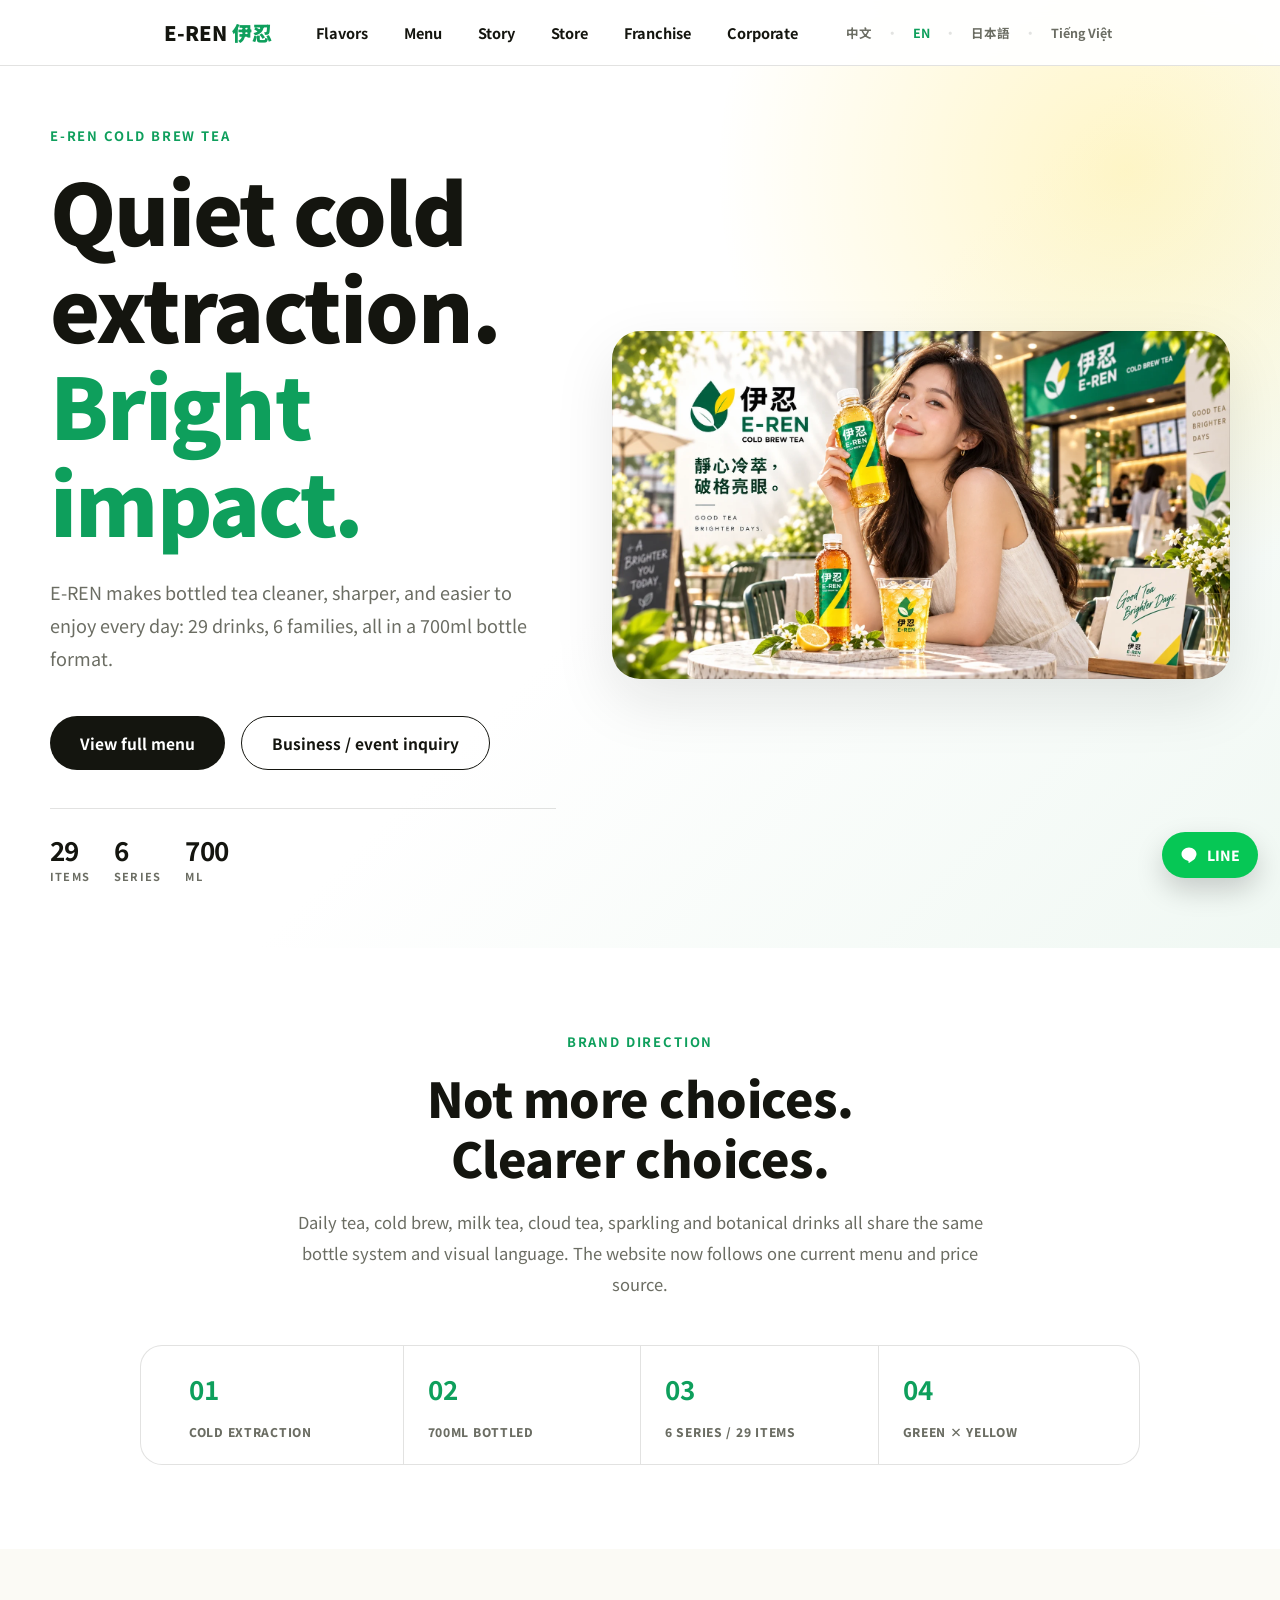
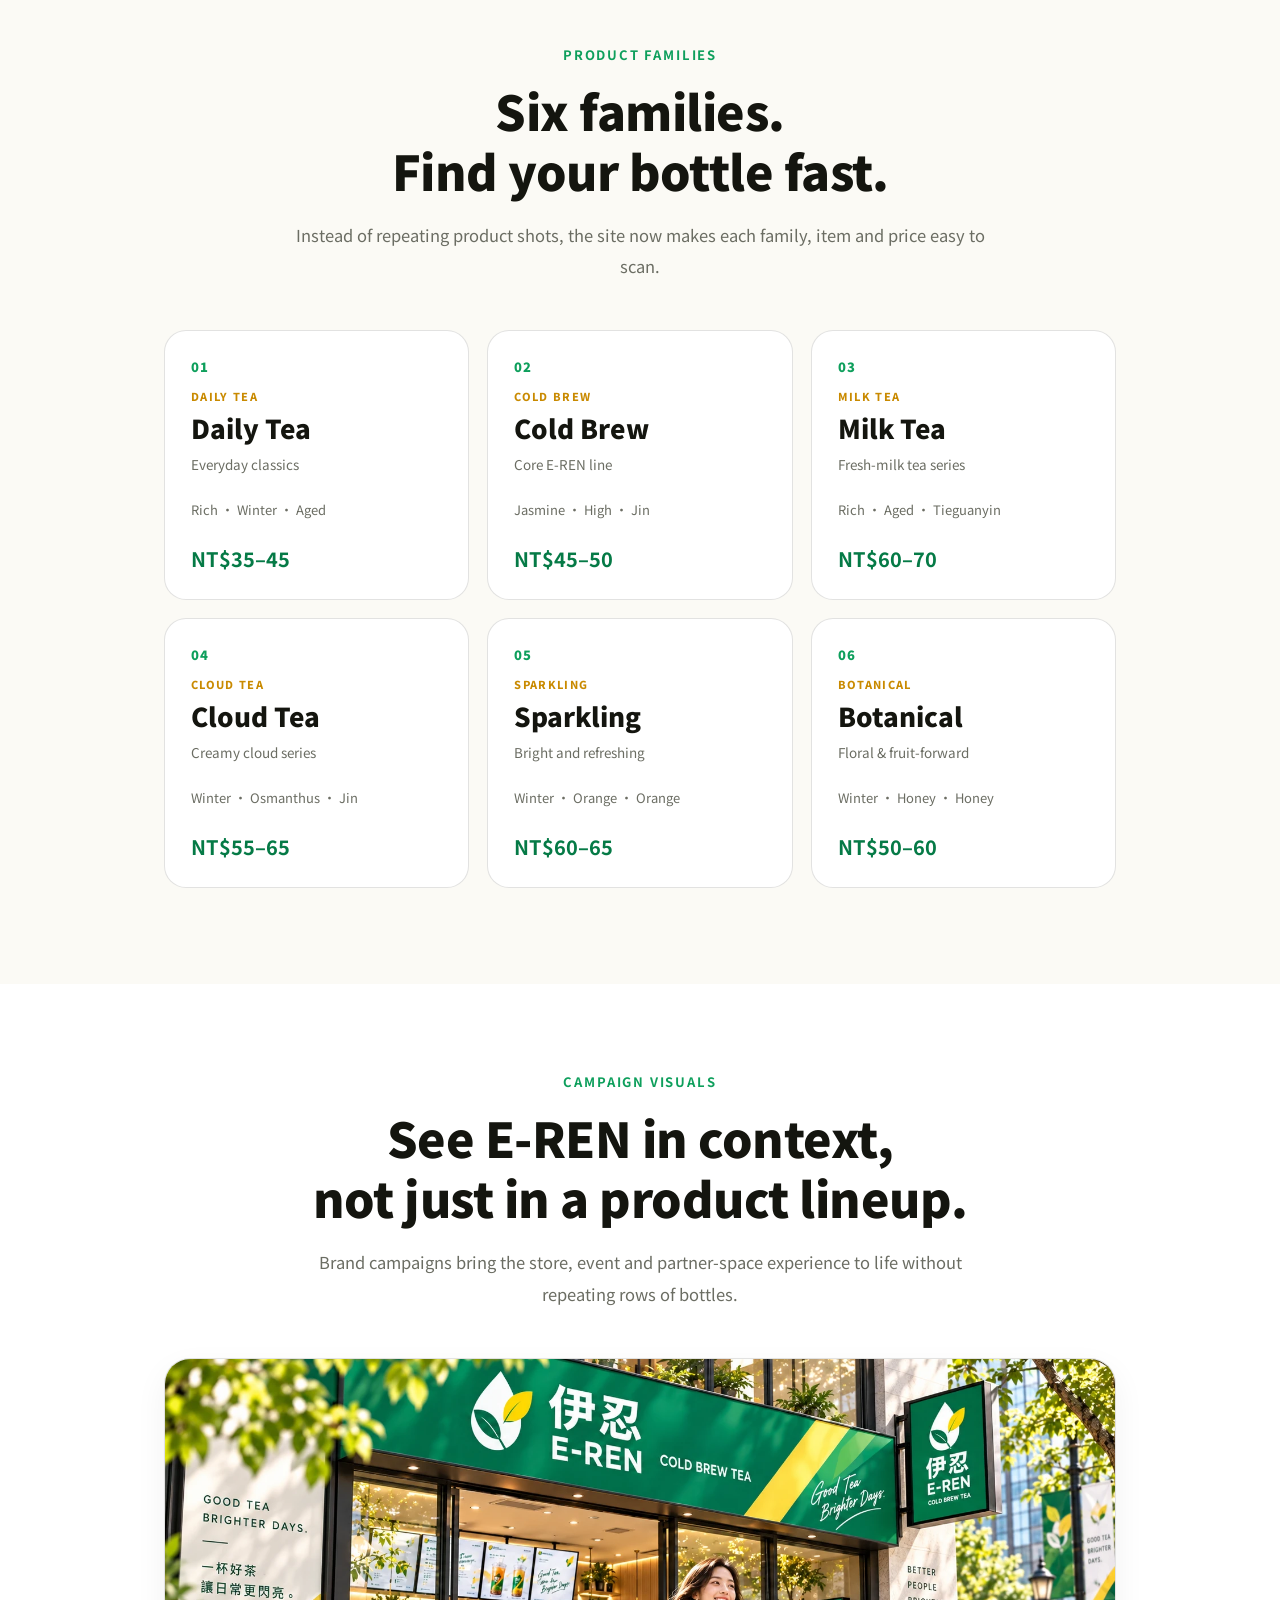
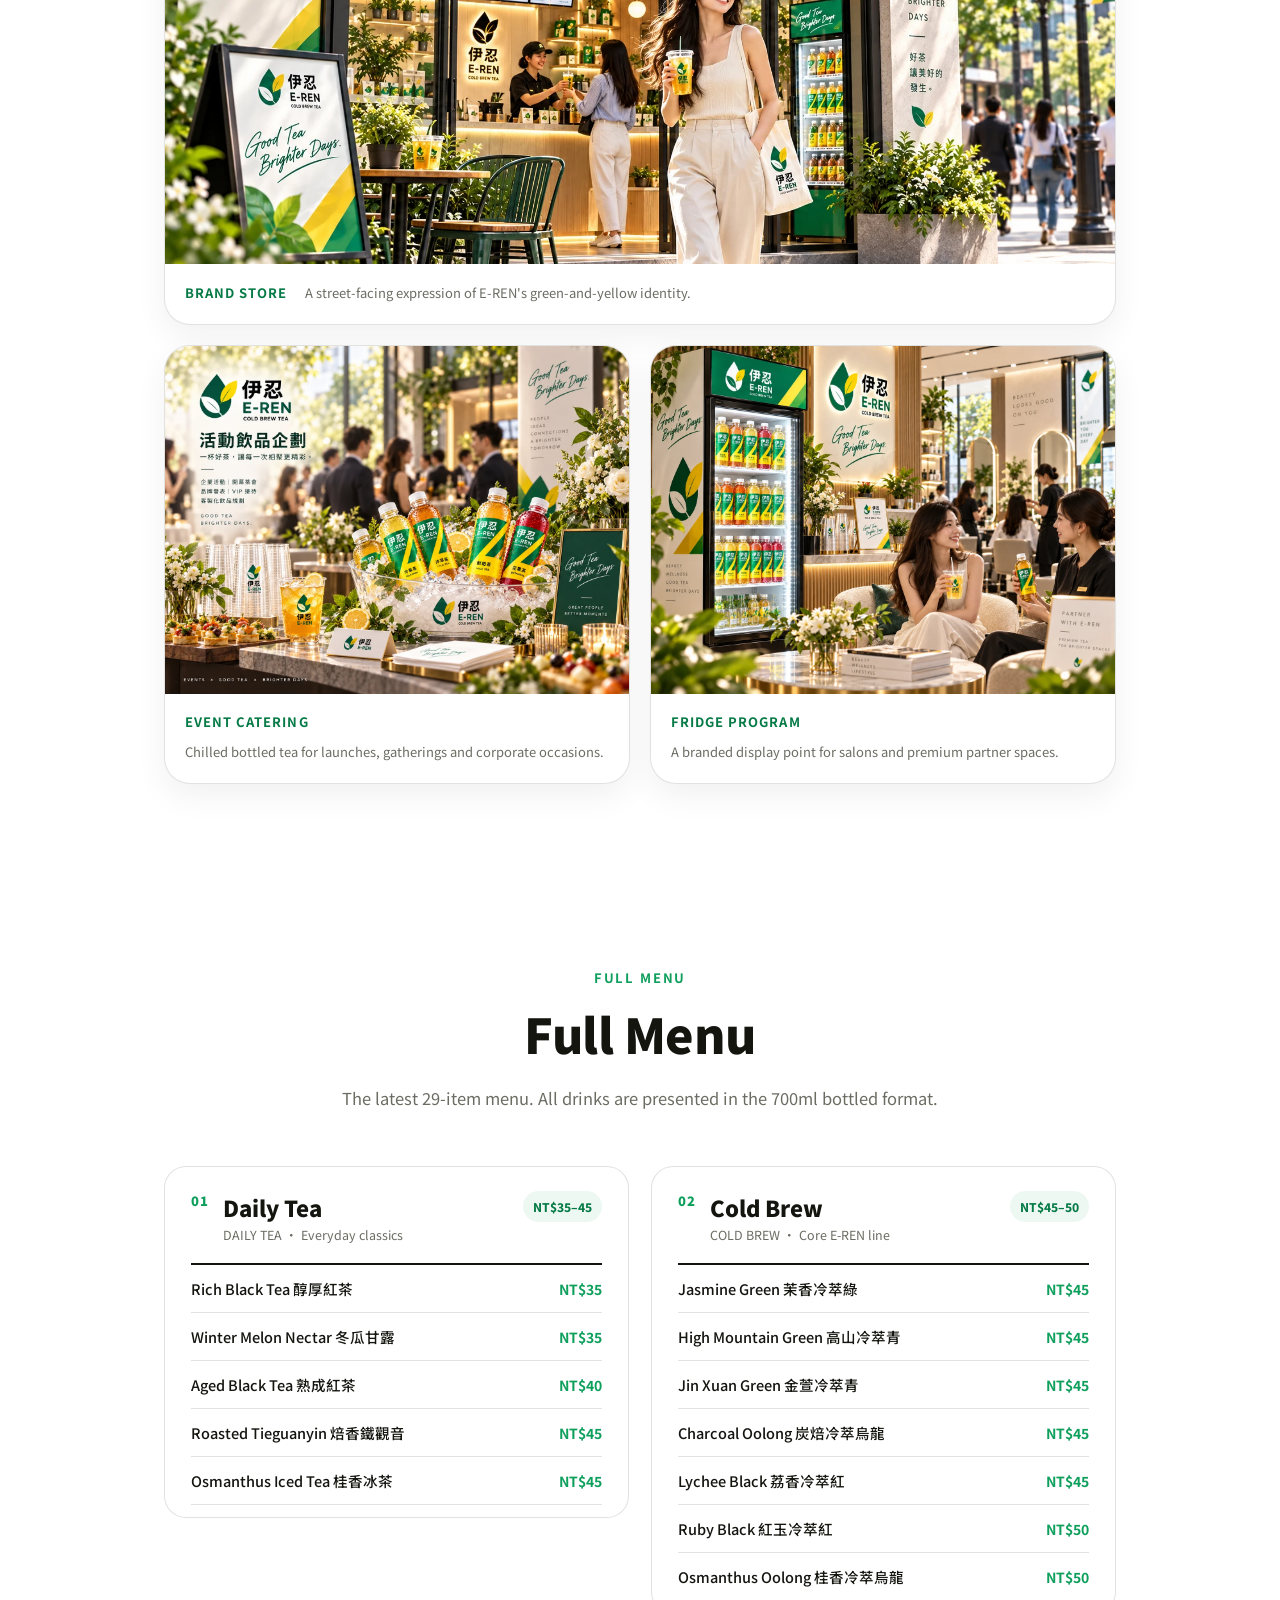
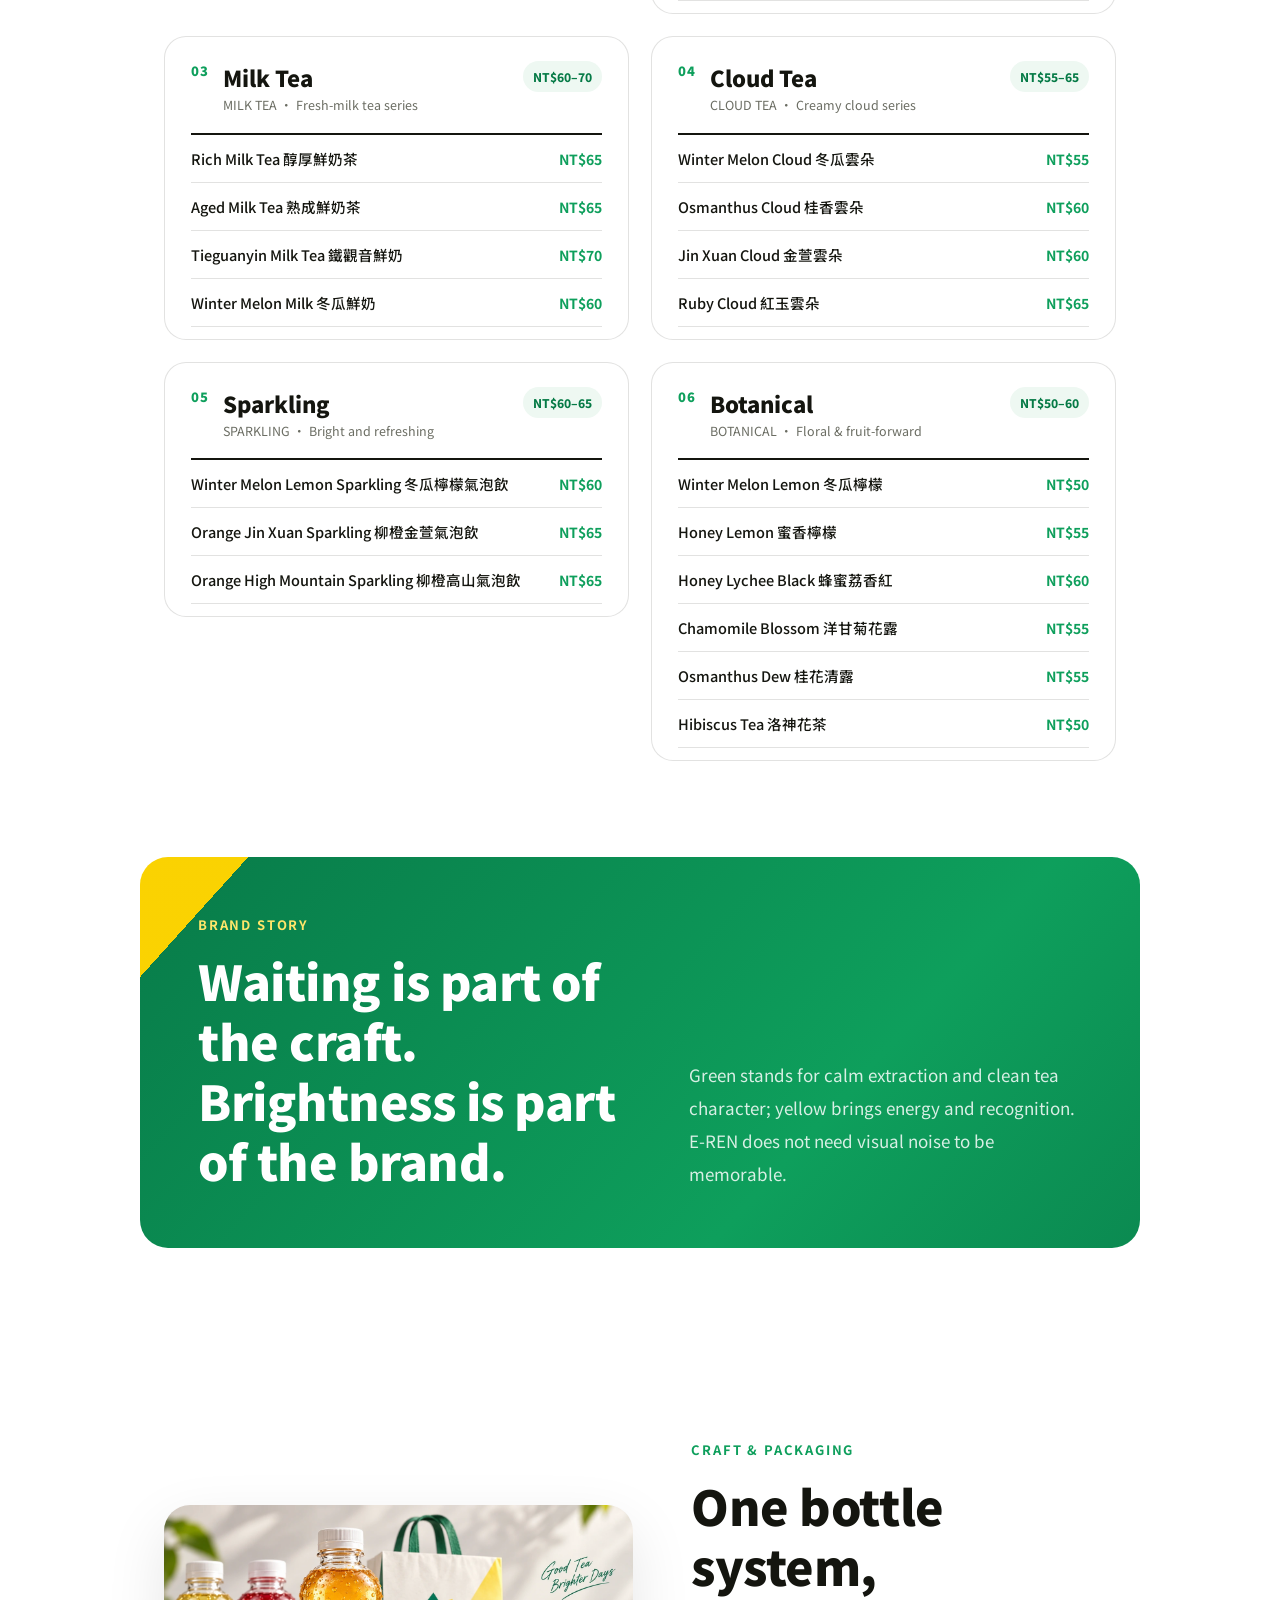
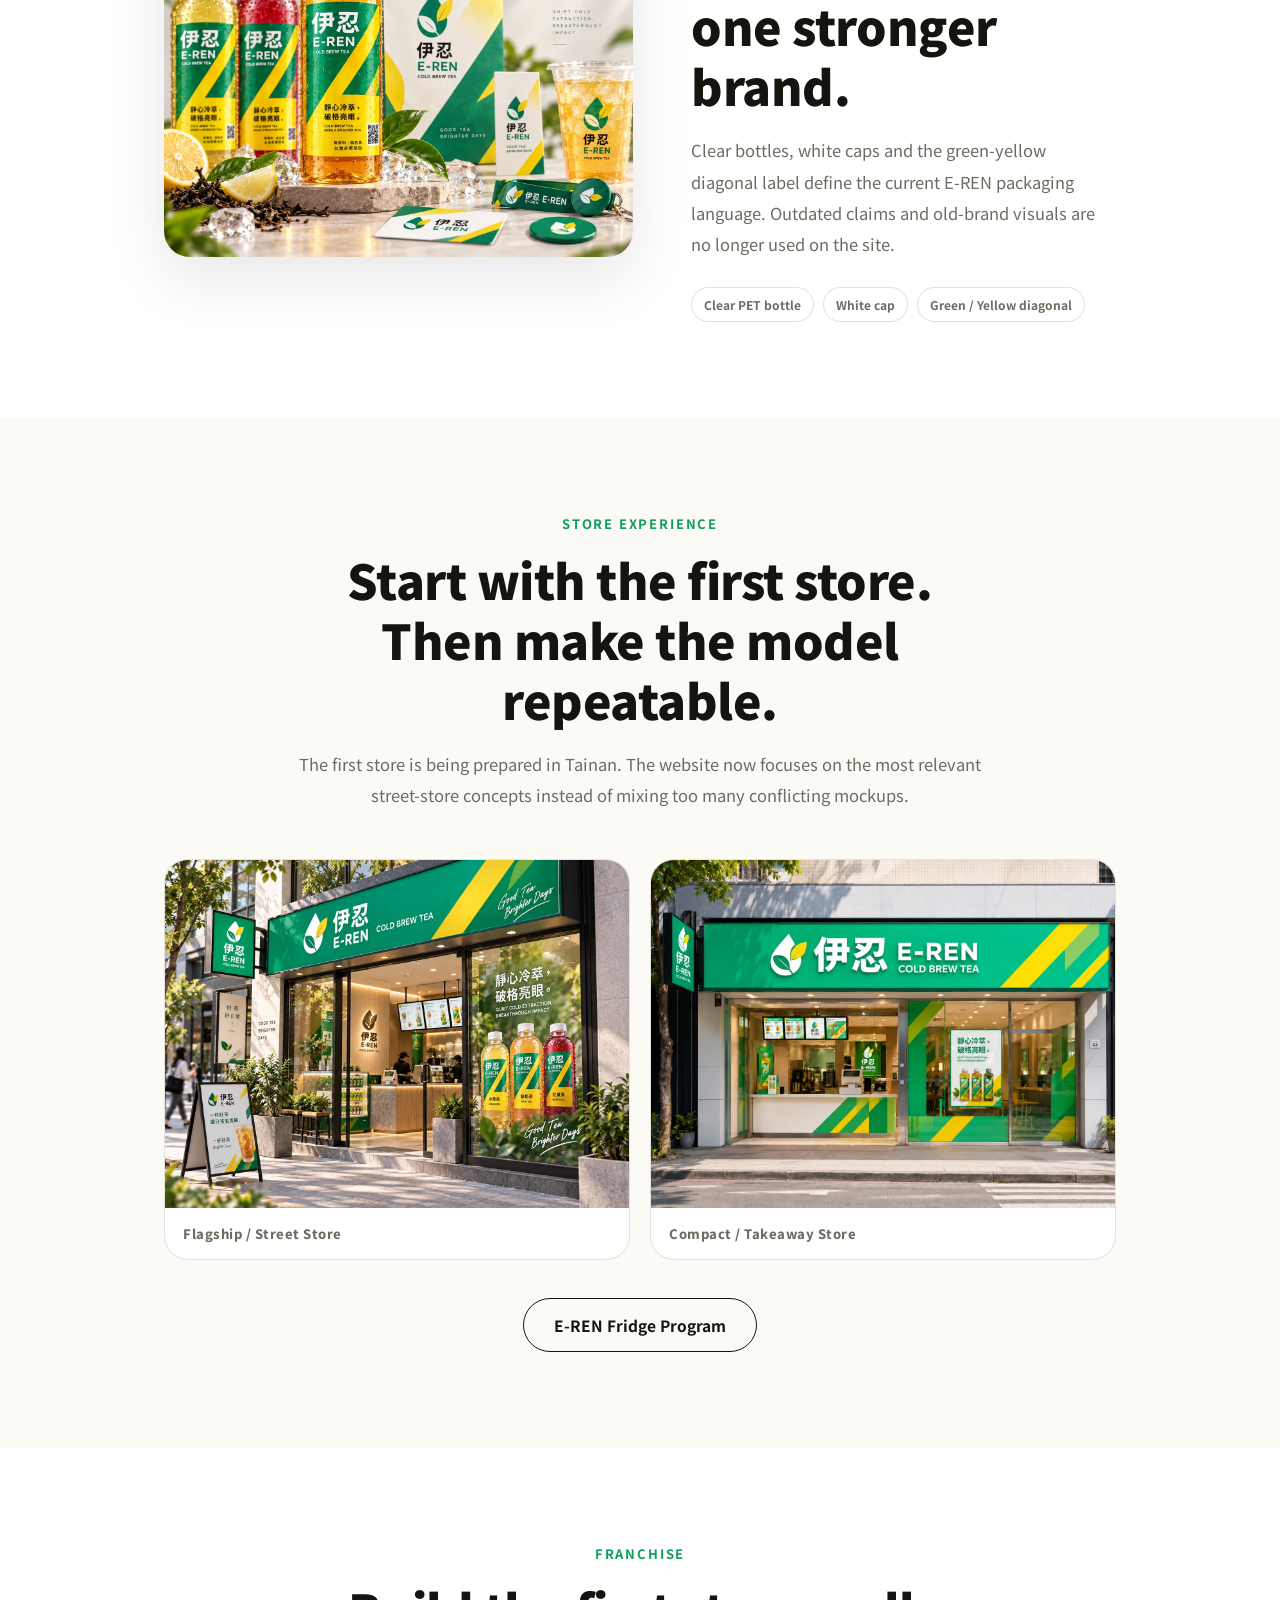
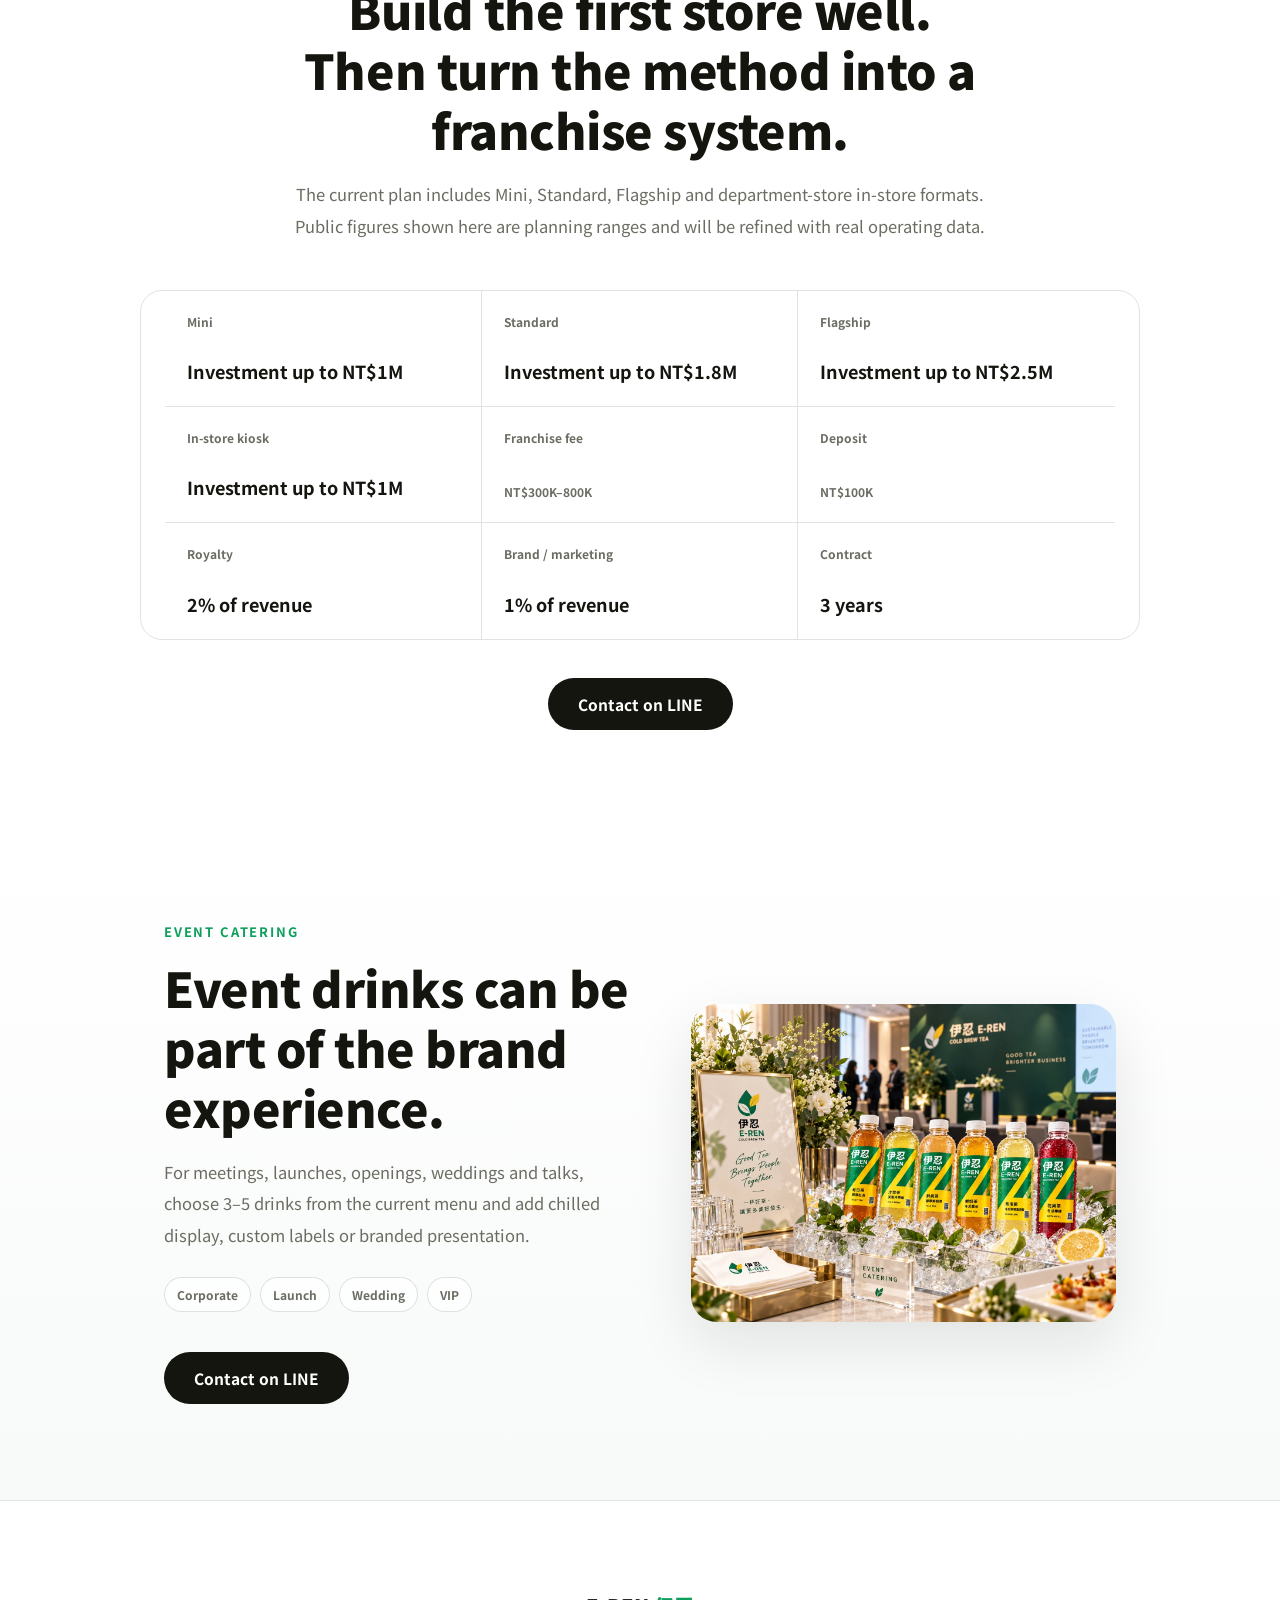
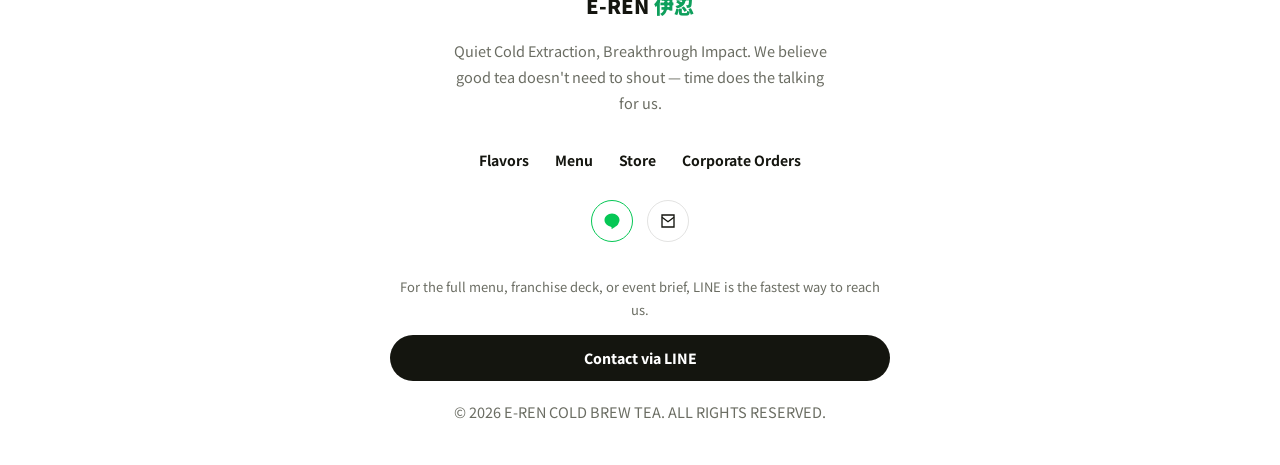
==== en/index.html @ 08b16fe7 "Add files via upload" ====
<!DOCTYPE html>
<html lang="en">
<head>
<meta charset="UTF-8">
<meta name="viewport" content="width=device-width, initial-scale=1.0">
<meta name="theme-color" content="#0E9F5C">
<title>伊忍 E-REN COLD BREW TEA | Quiet Cold Extraction, Breakthrough Impact.</title>
<meta name="description" content="E-REN bottled cold brew tea: a 29-item menu, 700ml bottle lineup, brand story, event catering, and franchise information.">
<meta property="og:title" content="伊忍 E-REN COLD BREW TEA | Quiet Cold Extraction, Breakthrough Impact.">
<meta property="og:description" content="E-REN bottled cold brew tea: a 29-item menu, 700ml bottle lineup, brand story, event catering, and franchise information.">
<meta property="og:type" content="website">
<meta property="og:image" content="../images/updated/campaign-daily-eren.webp">
<link rel="icon" href="data:image/svg+xml,%3Csvg xmlns='http://www.w3.org/2000/svg' viewBox='0 0 100 100'%3E%3Ccircle cx='50' cy='50' r='48' fill='%230E9F5C'/%3E%3C/svg%3E">
<link rel="stylesheet" href="../css/style.css">
</head>
<body>

<!-- ============ NAV ============ -->
<nav class="site-nav">
  <div class="nav-inner">
    <a href="#top" class="brand-4">E-REN <span>伊忍</span></a>
    <ul class="nav-links-4">
      <li><a href="#flavors">Flavors</a></li>
      <li><a href="#menu">Menu</a></li>
      <li><a href="#story">Story</a></li>
      <li><a href="#store">Store</a></li>
      <li><a href="#franchise">Franchise</a></li>
      <li><a href="#b2b">Corporate</a></li>
    </ul>
    <div class="lang-switch">
      <a href="../index.html">中文</a><span class="sep">·</span>
      <a href="index.html" class="active">EN</a><span class="sep">·</span>
      <a href="../ja/index.html">日本語</a><span class="sep">·</span>
      <a href="../vi/index.html">Tiếng Việt</a>
    </div>
    <button class="nav-toggle-4" aria-label="Open menu" aria-expanded="false">
      <svg width="20" height="20" viewBox="0 0 24 24" fill="none" stroke="currentColor" stroke-width="2"><line x1="3" y1="7" x2="21" y2="7"/><line x1="3" y1="12" x2="21" y2="12"/><line x1="3" y1="17" x2="21" y2="17"/></svg>
    </button>
  </div>
  <div class="mobile-panel-4">
    <ul>
      <li><a href="#flavors">Flavors</a></li>
      <li><a href="#menu">Menu</a></li>
      <li><a href="#story">Story</a></li>
      <li><a href="#store">Store</a></li>
      <li><a href="#franchise">Franchise</a></li>
      <li><a href="#b2b" class="mobile-cta-4">Corporate Orders</a></li>
      <li class="mobile-lang-row"><div class="lang-switch">
        <a href="../index.html">中文</a><span class="sep">·</span>
        <a href="index.html" class="active">EN</a><span class="sep">·</span>
        <a href="../ja/index.html">日本語</a><span class="sep">·</span>
        <a href="../vi/index.html">Tiếng Việt</a>
      </div></li>
    </ul>
  </div>
</nav>

<main id="top">
  <section class="hero-modern">
    <div class="hero-modern-inner">
      <div class="hero-copy reveal-4">
        <span class="eyebrow">E-REN COLD BREW TEA</span>
        <h1 class="hero-4-title">Quiet cold extraction.<br><span class="hl">Bright impact.</span></h1>
        <p class="hero-4-sub">E-REN makes bottled tea cleaner, sharper, and easier to enjoy every day: 29 drinks, 6 families, all in a 700ml bottle format.</p>
        <div class="hero-4-actions"><a href="#menu" class="btn btn-dark">View full menu</a><a href="#b2b" class="btn btn-line">Business / event inquiry</a></div>
        <div class="hero-kpis"><span><strong>29</strong> ITEMS</span><span><strong>6</strong> SERIES</span><span><strong>700</strong> ML</span></div>
      </div>
      <div class="hero-visual reveal-4"><img src="../images/updated/campaign-daily-eren.webp" alt="E-REN lifestyle cold brew tea campaign visual" width="1672" height="941" decoding="async" fetchpriority="high"></div>
    </div>
  </section>

  <section class="section belief-modern">
    <div class="col reveal-4" style="text-align:center;"><span class="eyebrow">Brand Direction</span><h2 class="section-title">Not more choices.<br>Clearer choices.</h2><p class="section-body">Daily tea, cold brew, milk tea, cloud tea, sparkling and botanical drinks all share the same bottle system and visual language. The website now follows one current menu and price source.</p></div>
    <div class="value-grid col-wide reveal-4"><div><strong>01</strong><span>COLD EXTRACTION</span></div><div><strong>02</strong><span>700ML BOTTLED</span></div><div><strong>03</strong><span>6 SERIES / 29 ITEMS</span></div><div><strong>04</strong><span>GREEN × YELLOW</span></div></div>
  </section>

  <section id="flavors" class="section section-soft">
    <div class="col reveal-4" style="text-align:center;"><span class="eyebrow">Product Families</span><h2 class="section-title">Six families.<br>Find your bottle fast.</h2><p class="section-body">Instead of repeating product shots, the site now makes each family, item and price easy to scan.</p></div>
    <div class="series-grid col-wide reveal-4"><article class="series-card"><span class="series-no">01</span><span class="series-en">DAILY TEA</span><h3>Daily Tea</h3><p>Everyday classics</p><div class="series-samples">Rich · Winter · Aged</div><strong>NT$35–45</strong></article><article class="series-card"><span class="series-no">02</span><span class="series-en">COLD BREW</span><h3>Cold Brew</h3><p>Core E-REN line</p><div class="series-samples">Jasmine · High · Jin</div><strong>NT$45–50</strong></article><article class="series-card"><span class="series-no">03</span><span class="series-en">MILK TEA</span><h3>Milk Tea</h3><p>Fresh-milk tea series</p><div class="series-samples">Rich · Aged · Tieguanyin</div><strong>NT$60–70</strong></article><article class="series-card"><span class="series-no">04</span><span class="series-en">CLOUD TEA</span><h3>Cloud Tea</h3><p>Creamy cloud series</p><div class="series-samples">Winter · Osmanthus · Jin</div><strong>NT$55–65</strong></article><article class="series-card"><span class="series-no">05</span><span class="series-en">SPARKLING</span><h3>Sparkling</h3><p>Bright and refreshing</p><div class="series-samples">Winter · Orange · Orange</div><strong>NT$60–65</strong></article><article class="series-card"><span class="series-no">06</span><span class="series-en">BOTANICAL</span><h3>Botanical</h3><p>Floral & fruit-forward</p><div class="series-samples">Winter · Honey · Honey</div><strong>NT$50–60</strong></article></div>
  </section>

  <section class="section campaign-gallery">
    <div class="col reveal-4" style="text-align:center;">
      <span class="eyebrow">Campaign Visuals</span>
      <h2 class="section-title">See E-REN in context,<br>not just in a product lineup.</h2>
      <p class="section-body">Brand campaigns bring the store, event and partner-space experience to life without repeating rows of bottles.</p>
    </div>
    <div class="campaign-grid col-wide reveal-4">
      <figure class="campaign-card campaign-card-wide"><img src="../images/updated/campaign-store-eren.webp" alt="E-REN flagship store campaign visual" width="1672" height="941" decoding="async" loading="lazy"><figcaption><strong>Brand Store</strong><span>A street-facing expression of E-REN's green-and-yellow identity.</span></figcaption></figure>
      <figure class="campaign-card"><img src="../images/updated/campaign-event-eren.webp" alt="E-REN event catering campaign visual" width="1448" height="1086" decoding="async" loading="lazy"><figcaption><strong>Event Catering</strong><span>Chilled bottled tea for launches, gatherings and corporate occasions.</span></figcaption></figure>
      <figure class="campaign-card"><img src="../images/updated/campaign-fridge-eren.webp" alt="E-REN premium salon fridge campaign visual" width="1448" height="1086" decoding="async" loading="lazy"><figcaption><strong>Fridge Program</strong><span>A branded display point for salons and premium partner spaces.</span></figcaption></figure>
    </div>
  </section>

  <section id="menu" class="section">
    <div class="col reveal-4" style="text-align:center;"><span class="eyebrow">Full Menu</span><h2 class="section-title">Full Menu</h2><p class="section-body">The latest 29-item menu. All drinks are presented in the 700ml bottled format.</p></div>
    <div class="menu-grid-modern col-wide reveal-4"><article class="menu-card-modern"><div class="menu-card-top"><span class="series-no">01</span><div><h3>Daily Tea</h3><p>DAILY TEA · Everyday classics</p></div><span class="series-range">NT$35–45</span></div><div class="menu-row-4"><span class="name">Rich Black Tea 醇厚紅茶</span><span class="price">NT$35</span></div><div class="menu-row-4"><span class="name">Winter Melon Nectar 冬瓜甘露</span><span class="price">NT$35</span></div><div class="menu-row-4"><span class="name">Aged Black Tea 熟成紅茶</span><span class="price">NT$40</span></div><div class="menu-row-4"><span class="name">Roasted Tieguanyin 焙香鐵觀音</span><span class="price">NT$45</span></div><div class="menu-row-4"><span class="name">Osmanthus Iced Tea 桂香冰茶</span><span class="price">NT$45</span></div></article><article class="menu-card-modern"><div class="menu-card-top"><span class="series-no">02</span><div><h3>Cold Brew</h3><p>COLD BREW · Core E-REN line</p></div><span class="series-range">NT$45–50</span></div><div class="menu-row-4"><span class="name">Jasmine Green 茉香冷萃綠</span><span class="price">NT$45</span></div><div class="menu-row-4"><span class="name">High Mountain Green 高山冷萃青</span><span class="price">NT$45</span></div><div class="menu-row-4"><span class="name">Jin Xuan Green 金萱冷萃青</span><span class="price">NT$45</span></div><div class="menu-row-4"><span class="name">Charcoal Oolong 炭焙冷萃烏龍</span><span class="price">NT$45</span></div><div class="menu-row-4"><span class="name">Lychee Black 荔香冷萃紅</span><span class="price">NT$45</span></div><div class="menu-row-4"><span class="name">Ruby Black 紅玉冷萃紅</span><span class="price">NT$50</span></div><div class="menu-row-4"><span class="name">Osmanthus Oolong 桂香冷萃烏龍</span><span class="price">NT$50</span></div></article><article class="menu-card-modern"><div class="menu-card-top"><span class="series-no">03</span><div><h3>Milk Tea</h3><p>MILK TEA · Fresh-milk tea series</p></div><span class="series-range">NT$60–70</span></div><div class="menu-row-4"><span class="name">Rich Milk Tea 醇厚鮮奶茶</span><span class="price">NT$65</span></div><div class="menu-row-4"><span class="name">Aged Milk Tea 熟成鮮奶茶</span><span class="price">NT$65</span></div><div class="menu-row-4"><span class="name">Tieguanyin Milk Tea 鐵觀音鮮奶</span><span class="price">NT$70</span></div><div class="menu-row-4"><span class="name">Winter Melon Milk 冬瓜鮮奶</span><span class="price">NT$60</span></div></article><article class="menu-card-modern"><div class="menu-card-top"><span class="series-no">04</span><div><h3>Cloud Tea</h3><p>CLOUD TEA · Creamy cloud series</p></div><span class="series-range">NT$55–65</span></div><div class="menu-row-4"><span class="name">Winter Melon Cloud 冬瓜雲朵</span><span class="price">NT$55</span></div><div class="menu-row-4"><span class="name">Osmanthus Cloud 桂香雲朵</span><span class="price">NT$60</span></div><div class="menu-row-4"><span class="name">Jin Xuan Cloud 金萱雲朵</span><span class="price">NT$60</span></div><div class="menu-row-4"><span class="name">Ruby Cloud 紅玉雲朵</span><span class="price">NT$65</span></div></article><article class="menu-card-modern"><div class="menu-card-top"><span class="series-no">05</span><div><h3>Sparkling</h3><p>SPARKLING · Bright and refreshing</p></div><span class="series-range">NT$60–65</span></div><div class="menu-row-4"><span class="name">Winter Melon Lemon Sparkling 冬瓜檸檬氣泡飲</span><span class="price">NT$60</span></div><div class="menu-row-4"><span class="name">Orange Jin Xuan Sparkling 柳橙金萱氣泡飲</span><span class="price">NT$65</span></div><div class="menu-row-4"><span class="name">Orange High Mountain Sparkling 柳橙高山氣泡飲</span><span class="price">NT$65</span></div></article><article class="menu-card-modern"><div class="menu-card-top"><span class="series-no">06</span><div><h3>Botanical</h3><p>BOTANICAL · Floral & fruit-forward</p></div><span class="series-range">NT$50–60</span></div><div class="menu-row-4"><span class="name">Winter Melon Lemon 冬瓜檸檬</span><span class="price">NT$50</span></div><div class="menu-row-4"><span class="name">Honey Lemon 蜜香檸檬</span><span class="price">NT$55</span></div><div class="menu-row-4"><span class="name">Honey Lychee Black 蜂蜜荔香紅</span><span class="price">NT$60</span></div><div class="menu-row-4"><span class="name">Chamomile Blossom 洋甘菊花露</span><span class="price">NT$55</span></div><div class="menu-row-4"><span class="name">Osmanthus Dew 桂花清露</span><span class="price">NT$55</span></div><div class="menu-row-4"><span class="name">Hibiscus Tea 洛神花茶</span><span class="price">NT$50</span></div></article></div>
  </section>

  <section id="story" class="section story-modern">
    <div class="col-wide story-modern-inner reveal-4"><div><span class="eyebrow">Brand Story</span><h2 class="section-title">Waiting is part of the craft.<br>Brightness is part of the brand.</h2></div><p>Green stands for calm extraction and clean tea character; yellow brings energy and recognition. E-REN does not need visual noise to be memorable.</p></div>
  </section>

  <section class="section">
    <div class="split-modern col-wide reveal-4"><div class="split-media"><img src="../images/updated/package-lifestyle-eren.webp" alt="E-REN packaging and bottled tea presentation" width="1448" height="1086" decoding="async" loading="lazy"></div><div class="split-copy"><span class="eyebrow">Craft &amp; Packaging</span><h2 class="section-title">One bottle system,<br>one stronger brand.</h2><p class="section-body">Clear bottles, white caps and the green-yellow diagonal label define the current E-REN packaging language. Outdated claims and old-brand visuals are no longer used on the site.</p><div class="mini-specs"><span>Clear PET bottle</span><span>White cap</span><span>Green / Yellow diagonal</span></div></div></div>
  </section>

  <section id="store" class="section section-soft">
    <div class="col reveal-4" style="text-align:center;"><span class="eyebrow">Store Experience</span><h2 class="section-title">Start with the first store.<br>Then make the model repeatable.</h2><p class="section-body">The first store is being prepared in Tainan. The website now focuses on the most relevant street-store concepts instead of mixing too many conflicting mockups.</p></div>
    <div class="store-grid col-wide reveal-4"><figure><img src="../images/updated/storefront-flagship-eren.webp" alt="E-REN flagship storefront" width="1448" height="1086" decoding="async" loading="lazy"><figcaption>Flagship / Street Store</figcaption></figure><figure><img src="../images/updated/storefront-eren.webp" alt="E-REN compact storefront" width="1448" height="1086" decoding="async" loading="lazy"><figcaption>Compact / Takeaway Store</figcaption></figure></div>
    <div class="center-actions"><a href="../fridge/index.html" class="btn btn-line">E-REN Fridge Program</a></div>
  </section>

  <section id="franchise" class="section">
    <div class="col reveal-4" style="text-align:center;"><span class="eyebrow">Franchise</span><h2 class="section-title">Build the first store well.<br>Then turn the method into a franchise system.</h2><p class="section-body">The current plan includes Mini, Standard, Flagship and department-store in-store formats. Public figures shown here are planning ranges and will be refined with real operating data.</p></div>
    <div class="franchise-grid col-wide reveal-4"><div class="fr-stat"><span>Mini</span><strong>Investment up to NT$1M</strong></div><div class="fr-stat"><span>Standard</span><strong>Investment up to NT$1.8M</strong></div><div class="fr-stat"><span>Flagship</span><strong>Investment up to NT$2.5M</strong></div><div class="fr-stat"><span>In-store kiosk</span><strong>Investment up to NT$1M</strong></div><div class="fr-stat"><span>Franchise fee</span><span class="price">NT$300K–800K</span></div><div class="fr-stat"><span>Deposit</span><span class="price">NT$100K</span></div><div class="fr-stat"><span>Royalty</span><strong>2% of revenue</strong></div><div class="fr-stat"><span>Brand / marketing</span><strong>1% of revenue</strong></div><div class="fr-stat"><span>Contract</span><strong>3 years</strong></div></div>
    <div class="center-actions"><a href="https://line.me/ti/p/b4cw8g0Qvp" target="_blank" rel="noopener" class="btn btn-dark">Contact on LINE</a></div>
  </section>

  <section id="b2b" class="section b2b-modern">
    <div class="split-modern col-wide reveal-4"><div class="split-copy"><span class="eyebrow">Event Catering</span><h2 class="section-title">Event drinks can be<br>part of the brand experience.</h2><p class="section-body">For meetings, launches, openings, weddings and talks, choose 3–5 drinks from the current menu and add chilled display, custom labels or branded presentation.</p><div class="mini-specs"><span>Corporate</span><span>Launch</span><span>Wedding</span><span>VIP</span></div><div class="hero-4-actions left"><a href="https://line.me/ti/p/b4cw8g0Qvp" target="_blank" rel="noopener" class="btn btn-dark">Contact on LINE</a></div></div><div class="split-media"><img src="../images/updated/event-conference-eren.webp" alt="E-REN corporate event beverage display" width="1448" height="1086" decoding="async" loading="lazy"></div></div>
  </section>
</main>

<!-- ============ FOOTER ============ -->
<footer class="footer-4">
  <div class="col">
    <span class="brand-4">E-REN <span>伊忍</span></span>
    <p>Quiet Cold Extraction, Breakthrough Impact. We believe good tea doesn't need to shout — time does the talking for us.</p>

    <div class="footer-4-links">
      <a href="#flavors">Flavors</a>
      <a href="#menu">Menu</a>
      <a href="#store">Store</a>
      <a href="#b2b">Corporate Orders</a>
    </div>
    <div class="footer-4-social">
      <a href="https://line.me/ti/p/b4cw8g0Qvp" target="_blank" rel="noopener" aria-label="LINE" style="color:#06C755; border-color:#06C755;">
        <svg width="18" height="18" viewBox="0 0 24 24" fill="currentColor"><path d="M12 2C6.48 2 2 5.94 2 10.8c0 4.36 3.58 8.01 8.42 8.72.33.07.77.22.88.5.1.26.07.66.03.92l-.14.86c-.04.26-.2 1 .87.55 1.08-.46 5.8-3.42 7.92-5.85C21.24 14.1 22 12.53 22 10.8 22 5.94 17.52 2 12 2Z"/></svg>
      </a>
      <a href="mailto:d721104@gmail.com" aria-label="Email">
        <svg width="18" height="18" viewBox="0 0 24 24" fill="none" stroke="currentColor" stroke-width="1.8"><path d="M4 4h16v16H4z"/><path d="m4 7 8 6 8-6"/></svg>
      </a>
    </div>
<div class="newsletter-4" id="newsletter-form-4"><span>For the full menu, franchise deck, or event brief, LINE is the fastest way to reach us.</span><a href="https://line.me/ti/p/b4cw8g0Qvp" target="_blank" rel="noopener">Contact via LINE</a></div>

    <p class="footer-4-bottom">&copy; 2026 E-REN COLD BREW TEA. ALL RIGHTS RESERVED.</p>
  </div>
</footer>

<script src="../js/main.js"></script>

<a class="floating-line" href="https://line.me/ti/p/b4cw8g0Qvp" target="_blank" rel="noopener" aria-label="LINE">
  <svg width="18" height="18" viewBox="0 0 24 24" fill="currentColor" aria-hidden="true"><path d="M12 2C6.48 2 2 5.94 2 10.8c0 4.36 3.58 8.01 8.42 8.72.33.07.77.22.88.5.1.26.07.66.03.92l-.14.86c-.04.26-.2 1 .87.55 1.08-.46 5.8-3.42 7.92-5.85C21.24 14.1 22 12.53 22 10.8 22 5.94 17.52 2 12 2Z"/></svg>
  <span>LINE</span>
</a>

</body>
</html>
---- css/style.css ----
/* ==========================================================================
   伊忍 E-REN COLD BREW TEA — 2026 Website System
   Rules: one thing at a time. No side-by-side images. No forced cropping —
   every image renders at its true natural aspect ratio. No product codes.
   ========================================================================== */

@import url('https://fonts.googleapis.com/css2?family=Noto+Sans+TC:wght@400;500;700;900&display=swap');

:root {
  --ink: #14150F;
  --paper: #FFFFFF;
  --leaf: #0E9F5C;
  --amber: #C98A00;
  --muted: #6B6D63;
  --rule: rgba(20,21,15,0.12);
  --font: 'Noto Sans TC', system-ui, sans-serif;
  --col: 760px;
}

*, *::before, *::after { box-sizing: border-box; }
html { scroll-behavior: smooth; scroll-padding-top: 90px; }
@media (prefers-reduced-motion: reduce) {
  html { scroll-behavior: auto; }
  *, *::before, *::after { animation-duration: 0.001ms !important; transition-duration: 0.001ms !important; }
}
body {
  margin: 0;
  background: var(--paper);
  color: var(--ink);
  font-family: var(--font);
  -webkit-font-smoothing: antialiased;
  overflow-x: hidden;
}
img { max-width: 100%; display: block; user-select: none; height: auto; }
a { color: inherit; text-decoration: none; }
button { font-family: inherit; cursor: pointer; background: none; border: none; }
ul { margin: 0; padding: 0; list-style: none; }
h1, h2, h3, h4, p { margin: 0; }
:focus-visible { outline: 2px solid var(--leaf); outline-offset: 3px; }

/* Single content spine — everything lives in this one column */
.col {
  max-width: var(--col);
  margin: 0 auto;
  padding: 0 24px;
}
.col-wide {
  max-width: 1000px;
  margin: 0 auto;
  padding: 0 24px;
}

/* ---------- Type & shared bits ---------- */
.eyebrow {
  display: block;
  font-weight: 700;
  font-size: 13px;
  letter-spacing: 0.14em;
  text-transform: uppercase;
  color: var(--leaf);
  margin-bottom: 16px;
}
.btn {
  display: inline-flex; align-items: center; gap: 8px;
  font-weight: 700; font-size: 15.5px;
  padding: 15px 30px;
  border-radius: 100px;
  transition: background 0.25s ease, color 0.25s ease, transform 0.25s ease;
}
.btn-dark { background: var(--ink); color: var(--paper); }
.btn-dark:hover { background: var(--leaf); transform: translateY(-2px); }
.btn-line { border: 1.5px solid var(--ink); color: var(--ink); }
.btn-line:hover { background: var(--ink); color: var(--paper); }

hr.rule { border: none; border-top: 1px solid var(--rule); margin: 0; }

/* ---------- Photo block: the ONE repeating image pattern ---------- */
.photo-block { margin: 64px auto; }
.photo-block img { width: 100%; border-radius: 18px; }
.photo-block .cap {
  margin-top: 16px;
  font-size: 14px;
  color: var(--muted);
  text-align: center;
}
.photo-block.full { max-width: 1000px; }
.photo-block.contained { max-width: var(--col); }
.photo-block.snug { max-width: 480px; }

.section { padding: 96px 0; }
.section-title {
  font-weight: 900;
  font-size: clamp(32px, 5vw, 48px);
  line-height: 1.25;
  letter-spacing: -0.01em;
}
.section-body { margin-top: 20px; font-size: 16.5px; line-height: 1.9; color: var(--muted); }
.section-body strong { color: var(--ink); }

/* ==========================================================================
   Nav
   ========================================================================== */
.site-nav {
  position: fixed; top: 0; left: 0; right: 0; z-index: 100;
  background: rgba(255,255,255,0.94);
  backdrop-filter: blur(10px);
  border-bottom: 1px solid var(--rule);
}
.nav-inner {
  max-width: 1000px; margin: 0 auto; padding: 18px 24px;
  display: flex; align-items: center; justify-content: space-between;
  transition: padding 0.3s ease;
}
.brand-4 { font-weight: 900; font-size: 20px; }
.brand-4 span { color: var(--leaf); }
.nav-links-4 { display: flex; gap: 36px; font-weight: 700; font-size: 14.5px; }
.nav-links-4 a:hover { color: var(--leaf); }
.nav-toggle-4 { display: none; padding: 6px; }
.mobile-panel-4 { display: none; border-top: 1px solid var(--rule); background: var(--paper); }
.mobile-panel-4.open { display: block; }
.mobile-panel-4 ul { display: flex; flex-direction: column; padding: 22px 24px; gap: 22px; font-weight: 700; font-size: 17px; }
.mobile-panel-4 .mobile-cta-4 { color: var(--leaf); }

.lang-switch { display: flex; align-items: center; gap: 10px; font-size: 12.5px; font-weight: 700; color: var(--muted); }
.lang-switch a { padding: 2px 4px; transition: color 0.2s ease; }
.lang-switch a:hover, .lang-switch a.active { color: var(--leaf); }
.lang-switch span.sep { color: var(--rule); }
.mobile-panel-4 .lang-switch { padding-top: 4px; font-size: 15px; gap: 14px; }

@media (max-width: 1080px) {
  .nav-links-4 { display: none; }
  .nav-toggle-4 { display: block; }
  .nav-inner .lang-switch { display: none; }
}

/* ==========================================================================
   Hero — text first, one image below, nothing beside it
   ========================================================================== */
.hero-4 { padding: 156px 0 0; text-align: center; }
.hero-4-title {
  font-weight: 900;
  font-size: clamp(40px, 7vw, 76px);
  line-height: 1.15;
  letter-spacing: -0.02em;
}
.hero-4-title .hl { color: var(--leaf); }
.hero-4-sub {
  margin: 26px auto 0;
  font-size: 18px; line-height: 1.85; color: var(--muted);
  max-width: 560px;
}
.hero-4-actions { display: flex; gap: 16px; justify-content: center; margin-top: 40px; flex-wrap: wrap; }

/* ==========================================================================
   Simple stat line (text only, no image pairing)
   ========================================================================== */
.stat-line {
  padding: 40px 0;
  border-top: 1px solid var(--rule);
  border-bottom: 1px solid var(--rule);
  text-align: center;
}
.stat-line ul { display: flex; flex-wrap: wrap; justify-content: center; gap: 12px 0; }
.stat-line li {
  font-weight: 700; font-size: 14px; color: var(--muted);
  padding: 0 22px;
  position: relative;
}
.stat-line li:not(:first-child)::before {
  content: '·'; position: absolute; left: -3px; color: var(--rule); font-weight: 900;
}

/* ==========================================================================
   Flavor journey — heading, short text, then ONE photo, repeat
   ========================================================================== */
.flavor-entry { max-width: var(--col); margin: 0 auto; padding: 0 24px; text-align: center; }
.flavor-entry .tag { font-weight: 700; font-size: 13px; color: var(--amber); letter-spacing: 0.08em; text-transform: uppercase; }
.flavor-entry h3 { font-weight: 900; font-size: clamp(26px, 3.6vw, 34px); margin: 10px 0 12px; }
.flavor-entry p { color: var(--muted); font-size: 15.5px; line-height: 1.8; max-width: 480px; margin: 0 auto; }
.flavor-entry .price { display: inline-block; margin-top: 14px; font-weight: 900; font-size: 20px; }

/* ==========================================================================
   Menu — plain stacked list, one category at a time
   ========================================================================== */
.menu-cat-4 { margin-bottom: 56px; }
.menu-cat-4:last-child { margin-bottom: 0; }
.menu-cat-4-head { margin-bottom: 4px; }
.menu-cat-4-head h3 { font-weight: 900; font-size: 24px; }
.menu-cat-4-head .meta { font-size: 13.5px; color: var(--muted); margin-top: 4px; display: block; }
.menu-row-4 {
  display: flex; align-items: baseline; justify-content: space-between; gap: 16px;
  padding: 15px 0;
  border-bottom: 1px solid var(--rule);
}
.menu-row-4 .name { font-weight: 500; font-size: 16px; }
.menu-row-4 .name .star { color: var(--amber); margin-right: 6px; }
.menu-row-4 .price { font-weight: 700; font-size: 15.5px; color: var(--leaf); white-space: nowrap; }

.menu-note-4 {
  margin-top: 40px;
  padding-top: 32px;
  border-top: 1px solid var(--rule);
  font-size: 14px; color: var(--muted); line-height: 2;
}
.menu-note-4 strong { color: var(--ink); }

.rank-4 { margin-top: 56px; padding-top: 40px; border-top: 1px solid var(--rule); text-align: center; }
.rank-4 h3 { font-weight: 900; font-size: 22px; margin-bottom: 24px; }
.rank-4 ol { display: flex; flex-direction: column; gap: 10px; max-width: 340px; margin: 0 auto; text-align: left; }
.rank-4 li { display: flex; gap: 14px; font-weight: 500; font-size: 15px; }
.rank-4 .no { font-weight: 900; color: var(--leaf); width: 22px; flex-shrink: 0; }

/* ==========================================================================
   Store / B2B meta list
   ========================================================================== */
.meta-list-4 { margin-top: 28px; display: flex; flex-direction: column; gap: 14px; }
.meta-list-4 li { display: flex; gap: 20px; font-size: 15px; }
.meta-list-4 .label { font-weight: 700; color: var(--leaf); width: 84px; flex-shrink: 0; font-size: 13px; text-transform: uppercase; letter-spacing: 0.04em; }

/* ==========================================================================
   Fridge program — interactive profit calculator
   ========================================================================== */
.fridge-calc {
  max-width: var(--col);
  margin: 40px auto 0;
  background: #FAFAF7;
  border-radius: 24px;
  padding: 40px;
}
.fridge-slider-label { font-weight: 700; font-size: 15px; margin-bottom: 18px; display: block; }
.fridge-slider {
  -webkit-appearance: none; appearance: none;
  width: 100%; height: 8px; border-radius: 100px;
  background: var(--rule); outline: none; margin-bottom: 14px; cursor: pointer;
}
.fridge-slider::-webkit-slider-thumb {
  -webkit-appearance: none; appearance: none;
  width: 26px; height: 26px; border-radius: 50%;
  background: var(--leaf); border: 3px solid var(--paper);
  box-shadow: 0 2px 10px rgba(0,0,0,0.28); cursor: pointer;
}
.fridge-slider::-moz-range-thumb {
  width: 26px; height: 26px; border-radius: 50%;
  background: var(--leaf); border: 3px solid var(--paper);
  box-shadow: 0 2px 10px rgba(0,0,0,0.28); cursor: pointer;
}
.fridge-slider-value { display: flex; justify-content: space-between; align-items: center; font-size: 13px; color: var(--muted); margin-bottom: 28px; }
.fridge-slider-value .val { background: var(--ink); color: var(--paper); padding: 7px 18px; border-radius: 100px; font-weight: 700; font-size: 15px; }
.fridge-result-row { display: flex; justify-content: space-between; align-items: center; padding: 18px 22px; border-radius: 14px; margin-bottom: 12px; gap: 16px; }
.fridge-result-row.host { background: var(--paper); border: 1.5px solid var(--rule); }
.fridge-result-row.hq { background: var(--ink); }
.fridge-result-row .flabel { font-weight: 700; font-size: 14px; }
.fridge-result-row.hq .flabel { color: #d8d9d0; }
.fridge-result-row .amount { font-weight: 900; font-size: 21px; white-space: nowrap; }
.fridge-result-row.host .amount { color: var(--leaf); }
.fridge-result-row.hq .amount { color: #FFD84D; }
.fridge-note { font-size: 12px; color: var(--muted); margin-top: 16px; line-height: 1.8; }

.venue-entry {
  max-width: var(--col); margin: 0 auto 40px; padding: 0 24px;
  display: flex; gap: 20px; align-items: flex-start; text-align: left;
}
.venue-entry:last-child { margin-bottom: 0; }
.venue-icon {
  width: 56px; height: 56px; border-radius: 16px; background: #FAFAF7;
  display: flex; align-items: center; justify-content: center; flex-shrink: 0; color: var(--leaf);
}
.venue-entry h4 { font-weight: 900; font-size: 18px; margin-bottom: 6px; }
.venue-entry p { color: var(--muted); font-size: 14.5px; line-height: 1.75; }

@media (max-width: 600px) {
  .fridge-calc { padding: 28px 22px; }
  .venue-entry { gap: 14px; }
}

/* ==========================================================================
   Event catering — collaboration plan cards & tag lists
   ========================================================================== */
.event-hook {
  display: inline-block;
  margin-top: 18px;
  font-weight: 900;
  font-size: clamp(18px, 2.2vw, 22px);
  color: var(--leaf-deep, var(--leaf));
  background: #FAFAF7;
  padding: 10px 22px;
  border-radius: 100px;
}
.tag-list {
  font-size: 14.5px;
  color: var(--muted);
  line-height: 2.1;
}
.tag-list strong { color: var(--ink); font-weight: 700; }

.plan-card {
  max-width: var(--col); margin: 0 auto 28px; padding: 26px 28px;
  background: #FAFAF7; border-radius: 18px; text-align: left;
}
.plan-card:last-child { margin-bottom: 0; }
.plan-card .plan-name { font-weight: 900; font-size: 19px; margin-bottom: 12px; }
.plan-card .plan-name .num { color: var(--leaf); margin-right: 6px; }
.plan-card p { font-size: 14.5px; color: var(--muted); line-height: 1.8; margin-top: 6px; }
.plan-card p strong { color: var(--ink); font-weight: 700; }

.section-link-card {
  max-width: var(--col); margin: 56px auto 0; padding: 30px 32px;
  border: 1.5px solid var(--rule); border-radius: 18px; text-align: center;
}
.section-link-card p { font-size: 14.5px; color: var(--muted); margin-bottom: 16px; line-height: 1.8; }

/* ==========================================================================
   Footer — stacked, single column
   ========================================================================== */
.footer-4 { padding: 90px 0 40px; border-top: 1px solid var(--rule); text-align: center; }
.footer-4 .brand-4 { justify-content: center; display: inline-block; }
.footer-4 p { margin: 18px auto 0; color: var(--muted); font-size: 14.5px; max-width: 380px; line-height: 1.8; }
.footer-4-links { display: flex; justify-content: center; flex-wrap: wrap; gap: 26px; margin-top: 34px; font-weight: 700; font-size: 14px; }
.footer-4-links a:hover { color: var(--leaf); }
.footer-4-social { display: flex; justify-content: center; gap: 14px; margin-top: 30px; }
.footer-4-social a {
  width: 42px; height: 42px; border-radius: 50%; border: 1.5px solid var(--rule);
  display: flex; align-items: center; justify-content: center; color: var(--ink);
  transition: background 0.2s, color 0.2s, border-color 0.2s;
}
.footer-4-social a:hover { background: var(--leaf); border-color: var(--leaf); color: var(--paper); }
.newsletter-4 { display: flex; flex-direction: column; gap: 10px; max-width: 320px; margin: 34px auto 0; }
.newsletter-4 input {
  background: var(--paper); border: 1.5px solid var(--rule); border-radius: 100px;
  padding: 13px 18px; font-size: 14.5px; text-align: center;
}
.newsletter-4 input:focus { outline: none; border-color: var(--leaf); }
.newsletter-4 button { background: var(--ink); color: var(--paper); border-radius: 100px; padding: 13px; font-weight: 700; font-size: 14px; }
.newsletter-4 button:hover { background: var(--leaf); }
.footer-4-bottom { margin-top: 50px; font-size: 12px; color: var(--muted); }

/* ---------- Reveal ---------- */
.reveal-4 { opacity: 1; transform: none; }
@media (prefers-reduced-motion: reduce) { .reveal-4 { opacity: 1; transform: none; } }

@media (max-width: 600px) {
  .section { padding: 72px 0; }
  .photo-block { margin: 48px auto; }
}

/* ==========================================================================
   E-REN 2026 refresh — compact, conversion-focused layout
   ========================================================================== */
:root {
  --leaf-deep: #057a46;
  --leaf-soft: #eef8f2;
  --yellow: #ffd400;
  --cream: #fbfaf5;
  --shadow: 0 22px 60px rgba(20, 21, 15, 0.10);
}

.section-soft { background: var(--cream); }

.hero-modern {
  padding: 126px 24px 64px;
  background:
    radial-gradient(circle at 88% 18%, rgba(255,212,0,.22), transparent 30%),
    linear-gradient(135deg, #ffffff 0%, #ffffff 54%, #f0f8f3 100%);
}
.hero-modern-inner {
  max-width: 1180px;
  margin: 0 auto;
  display: grid;
  grid-template-columns: minmax(0, .9fr) minmax(0, 1.1fr);
  gap: 56px;
  align-items: center;
}
.hero-copy { text-align: left; }
.hero-copy .hero-4-title { font-size: clamp(48px, 6.6vw, 86px); }
.hero-copy .hero-4-sub { margin-left: 0; max-width: 610px; }
.hero-copy .hero-4-actions { justify-content: flex-start; }
.hero-visual {
  position: relative;
  border-radius: 28px;
  overflow: hidden;
  box-shadow: var(--shadow);
  background: var(--paper);
}
.hero-visual::after {
  content: '';
  position: absolute;
  inset: 0;
  pointer-events: none;
  border: 1px solid rgba(20,21,15,.08);
  border-radius: inherit;
}
.hero-visual img { width: 100%; aspect-ratio: 16 / 9; object-fit: cover; }
.hero-kpis {
  display: flex;
  gap: 24px;
  margin-top: 38px;
  padding-top: 22px;
  border-top: 1px solid var(--rule);
  flex-wrap: wrap;
}
.hero-kpis span { font-size: 11px; letter-spacing: .11em; color: var(--muted); font-weight: 700; }
.hero-kpis strong { display: block; color: var(--ink); font-size: 26px; letter-spacing: -.02em; }

.belief-modern { padding-top: 84px; padding-bottom: 84px; }
.value-grid {
  margin-top: 44px;
  display: grid;
  grid-template-columns: repeat(4, 1fr);
  border: 1px solid var(--rule);
  border-radius: 22px;
  overflow: hidden;
  background: var(--paper);
}
.value-grid > div { padding: 24px; min-height: 118px; display: flex; flex-direction: column; justify-content: space-between; }
.value-grid > div + div { border-left: 1px solid var(--rule); }
.value-grid strong { color: var(--leaf); font-size: 26px; }
.value-grid span { font-size: 12px; color: var(--muted); font-weight: 800; letter-spacing: .06em; }

.series-grid {
  margin-top: 48px;
  display: grid;
  grid-template-columns: repeat(3, minmax(0,1fr));
  gap: 18px;
}
.series-card {
  background: var(--paper);
  border: 1px solid var(--rule);
  border-radius: 22px;
  padding: 26px;
  min-height: 270px;
  display: flex;
  flex-direction: column;
  transition: transform .25s ease, box-shadow .25s ease, border-color .25s ease;
}
.series-card:hover { transform: translateY(-4px); box-shadow: 0 16px 38px rgba(20,21,15,.08); border-color: rgba(14,159,92,.26); }
.series-no { color: var(--leaf); font-weight: 900; font-size: 13px; letter-spacing: .08em; }
.series-en { margin-top: 12px; color: var(--amber); font-weight: 800; font-size: 11px; letter-spacing: .12em; }
.series-card h3 { font-size: 26px; margin-top: 5px; font-weight: 900; }
.series-card p { color: var(--muted); font-size: 13.5px; margin-top: 8px; }
.series-samples { margin-top: 24px; color: var(--muted); font-size: 13px; line-height: 1.8; flex: 1; }
.series-card > strong { margin-top: 20px; color: var(--leaf-deep); font-size: 20px; }

.menu-grid-modern {
  margin-top: 52px;
  display: grid;
  grid-template-columns: repeat(2, minmax(0,1fr));
  gap: 22px;
  align-items: start;
}
.menu-card-modern {
  border: 1px solid var(--rule);
  border-radius: 22px;
  padding: 24px 26px 12px;
  background: var(--paper);
  overflow: hidden;
}
.menu-card-top {
  display: grid;
  grid-template-columns: auto 1fr auto;
  gap: 14px;
  align-items: start;
  padding-bottom: 18px;
  border-bottom: 2px solid var(--ink);
}
.menu-card-top h3 { font-size: 22px; font-weight: 900; }
.menu-card-top p { margin-top: 3px; font-size: 12.5px; color: var(--muted); line-height: 1.5; }
.series-range { white-space: nowrap; background: var(--leaf-soft); color: var(--leaf-deep); border-radius: 999px; padding: 7px 10px; font-size: 12px; font-weight: 800; }
.menu-card-modern .menu-row-4 { padding: 13px 0; }
.menu-card-modern .menu-row-4 .name { font-size: 14.5px; }
.menu-card-modern .menu-row-4 .price { font-size: 14px; }

.story-modern { padding: 0 24px 96px; background: var(--paper); }
.story-modern-inner {
  border-radius: 28px;
  padding: 58px;
  background:
    linear-gradient(132deg, rgba(255,212,0,.98) 0 8%, transparent 8% 100%),
    linear-gradient(132deg, #087b49 0%, #0e9f5c 68%, #0b8a51 100%);
  color: white;
  display: grid;
  grid-template-columns: 1.05fr .95fr;
  gap: 56px;
  align-items: end;
  overflow: hidden;
}
.story-modern .eyebrow { color: #ffe66a; }
.story-modern .section-title { color: white; }
.story-modern p { color: rgba(255,255,255,.84); font-size: 17px; line-height: 1.95; }

.split-modern {
  display: grid;
  grid-template-columns: minmax(0,1.05fr) minmax(0,.95fr);
  gap: 58px;
  align-items: center;
}
.split-media { border-radius: 26px; overflow: hidden; box-shadow: var(--shadow); }
.split-media img { width: 100%; aspect-ratio: 4/3; object-fit: cover; }
.split-copy .section-title { font-size: clamp(30px, 4vw, 48px); }
.mini-specs { display: flex; flex-wrap: wrap; gap: 9px; margin-top: 26px; }
.mini-specs span { border: 1px solid var(--rule); border-radius: 999px; padding: 8px 12px; font-size: 12px; font-weight: 700; color: var(--muted); background: rgba(255,255,255,.7); }
.hero-4-actions.left { justify-content: flex-start; }

.store-grid {
  margin-top: 48px;
  display: grid;
  grid-template-columns: repeat(2, minmax(0,1fr));
  gap: 20px;
}
.store-grid figure { margin: 0; background: var(--paper); border-radius: 24px; overflow: hidden; border: 1px solid var(--rule); }
.store-grid img { width: 100%; aspect-ratio: 4/3; object-fit: cover; }
.store-grid figcaption { padding: 16px 18px; font-size: 13px; font-weight: 800; color: var(--muted); letter-spacing: .04em; }
.center-actions { text-align: center; margin-top: 38px; padding: 0 24px; }

.franchise-grid {
  margin-top: 48px;
  display: grid;
  grid-template-columns: repeat(3, minmax(0,1fr));
  border: 1px solid var(--rule);
  border-radius: 22px;
  overflow: hidden;
}
.fr-stat { min-height: 116px; padding: 22px; background: var(--paper); display: flex; flex-direction: column; justify-content: space-between; border-right: 1px solid var(--rule); border-bottom: 1px solid var(--rule); }
.fr-stat:nth-child(3n) { border-right: 0; }
.fr-stat:nth-last-child(-n+3) { border-bottom: 0; }
.fr-stat span { color: var(--muted); font-size: 12px; font-weight: 700; }
.fr-stat strong { margin-top: 14px; font-size: 18px; color: var(--ink); }
.b2b-modern { background: linear-gradient(180deg, #fff 0%, #f7faf8 100%); }



/* Promotional campaign gallery: lifestyle advertising instead of repetitive bottle lineups. */
.campaign-gallery { padding-top: 88px; padding-bottom: 88px; background: var(--paper); }
.campaign-grid {
  margin-top: 48px;
  display: grid;
  grid-template-columns: repeat(2, minmax(0,1fr));
  gap: 20px;
}
.campaign-card {
  margin: 0;
  background: var(--paper);
  border: 1px solid var(--rule);
  border-radius: 26px;
  overflow: hidden;
  box-shadow: 0 12px 32px rgba(20,21,15,.06);
}
.campaign-card-wide { grid-column: 1 / -1; }
.campaign-card img { width: 100%; aspect-ratio: 4 / 3; object-fit: cover; display: block; }
.campaign-card-wide img { aspect-ratio: 16 / 8.5; }
.campaign-card figcaption { padding: 18px 20px 20px; display: flex; gap: 10px 18px; align-items: baseline; flex-wrap: wrap; }
.campaign-card figcaption strong { font-size: 13px; letter-spacing: .08em; text-transform: uppercase; color: var(--leaf-deep); }
.campaign-card figcaption span { color: var(--muted); font-size: 13px; line-height: 1.7; }

/* Footer contact CTA replacing the old non-functional newsletter form. */
.newsletter-4 { max-width: 500px; gap: 14px; }
.newsletter-4 span { color: var(--muted); font-size: 13px; line-height: 1.7; }
.newsletter-4 a { display: inline-flex; justify-content: center; align-items: center; background: var(--ink); color: var(--paper); border-radius: 999px; padding: 13px 20px; font-size: 14px; font-weight: 800; }
.newsletter-4 a:hover { background: var(--leaf); }

@media (max-width: 900px) {
  .hero-modern-inner, .split-modern, .story-modern-inner { grid-template-columns: 1fr; }
  .hero-copy { text-align: center; }
  .hero-copy .hero-4-sub { margin-left: auto; }
  .hero-copy .hero-4-actions, .hero-4-actions.left { justify-content: center; }
  .hero-kpis { justify-content: center; }
  .series-grid { grid-template-columns: repeat(2, minmax(0,1fr)); }
  .value-grid { grid-template-columns: repeat(2, 1fr); }
  .value-grid > div:nth-child(3) { border-left: 0; border-top: 1px solid var(--rule); }
  .value-grid > div:nth-child(4) { border-top: 1px solid var(--rule); }
  .franchise-grid { grid-template-columns: repeat(2, minmax(0,1fr)); }
  .fr-stat, .fr-stat:nth-child(3n) { border-right: 1px solid var(--rule); border-bottom: 1px solid var(--rule); }
  .fr-stat:nth-child(2n) { border-right: 0; }
  .fr-stat:last-child { border-bottom: 0; }
  .campaign-card-wide { grid-column: auto; }
  .campaign-card img { aspect-ratio: auto; height: auto; object-fit: contain; }
  .campaign-card-wide img { aspect-ratio: auto; }
}

@media (max-width: 680px) {
  .hero-modern { padding: 112px 18px 48px; }
  .hero-modern-inner { gap: 34px; }
  .hero-copy .hero-4-title { font-size: clamp(42px, 13vw, 62px); }
  .hero-kpis { gap: 14px; }
  .hero-kpis span { min-width: 78px; }
  .series-grid, .menu-grid-modern, .store-grid, .franchise-grid, .campaign-grid { grid-template-columns: 1fr; }
  .series-card { min-height: auto; }
  .menu-card-modern { padding: 20px 18px 10px; }
  .menu-card-top { grid-template-columns: auto 1fr; }
  .series-range { grid-column: 2; width: fit-content; }
  .story-modern { padding: 0 14px 72px; }
  .story-modern-inner { padding: 42px 26px; gap: 28px; }
  .split-modern { gap: 34px; }
  .value-grid { grid-template-columns: 1fr; }
  .value-grid > div, .value-grid > div:nth-child(3), .value-grid > div:nth-child(4) { border-left: 0; border-top: 1px solid var(--rule); }
  .value-grid > div:first-child { border-top: 0; }
  .fr-stat, .fr-stat:nth-child(2n), .fr-stat:nth-child(3n) { border-right: 0; border-bottom: 1px solid var(--rule); }
  .fr-stat:last-child { border-bottom: 0; }
}


/* Floating conversion CTA */
.floating-line {
  position: fixed; right: 22px; bottom: 22px; z-index: 120;
  display: inline-flex; align-items: center; gap: 9px;
  padding: 13px 18px; border-radius: 999px;
  background: #06C755; color: #fff;
  font-size: 14px; font-weight: 800;
  box-shadow: 0 12px 28px rgba(0,0,0,.18);
  transition: transform .2s ease, box-shadow .2s ease;
}
.floating-line:hover { transform: translateY(-2px); box-shadow: 0 16px 34px rgba(0,0,0,.22); }
@media (max-width: 680px) {
  .floating-line { right: 14px; bottom: 14px; padding: 12px 15px; font-size: 13px; }
}
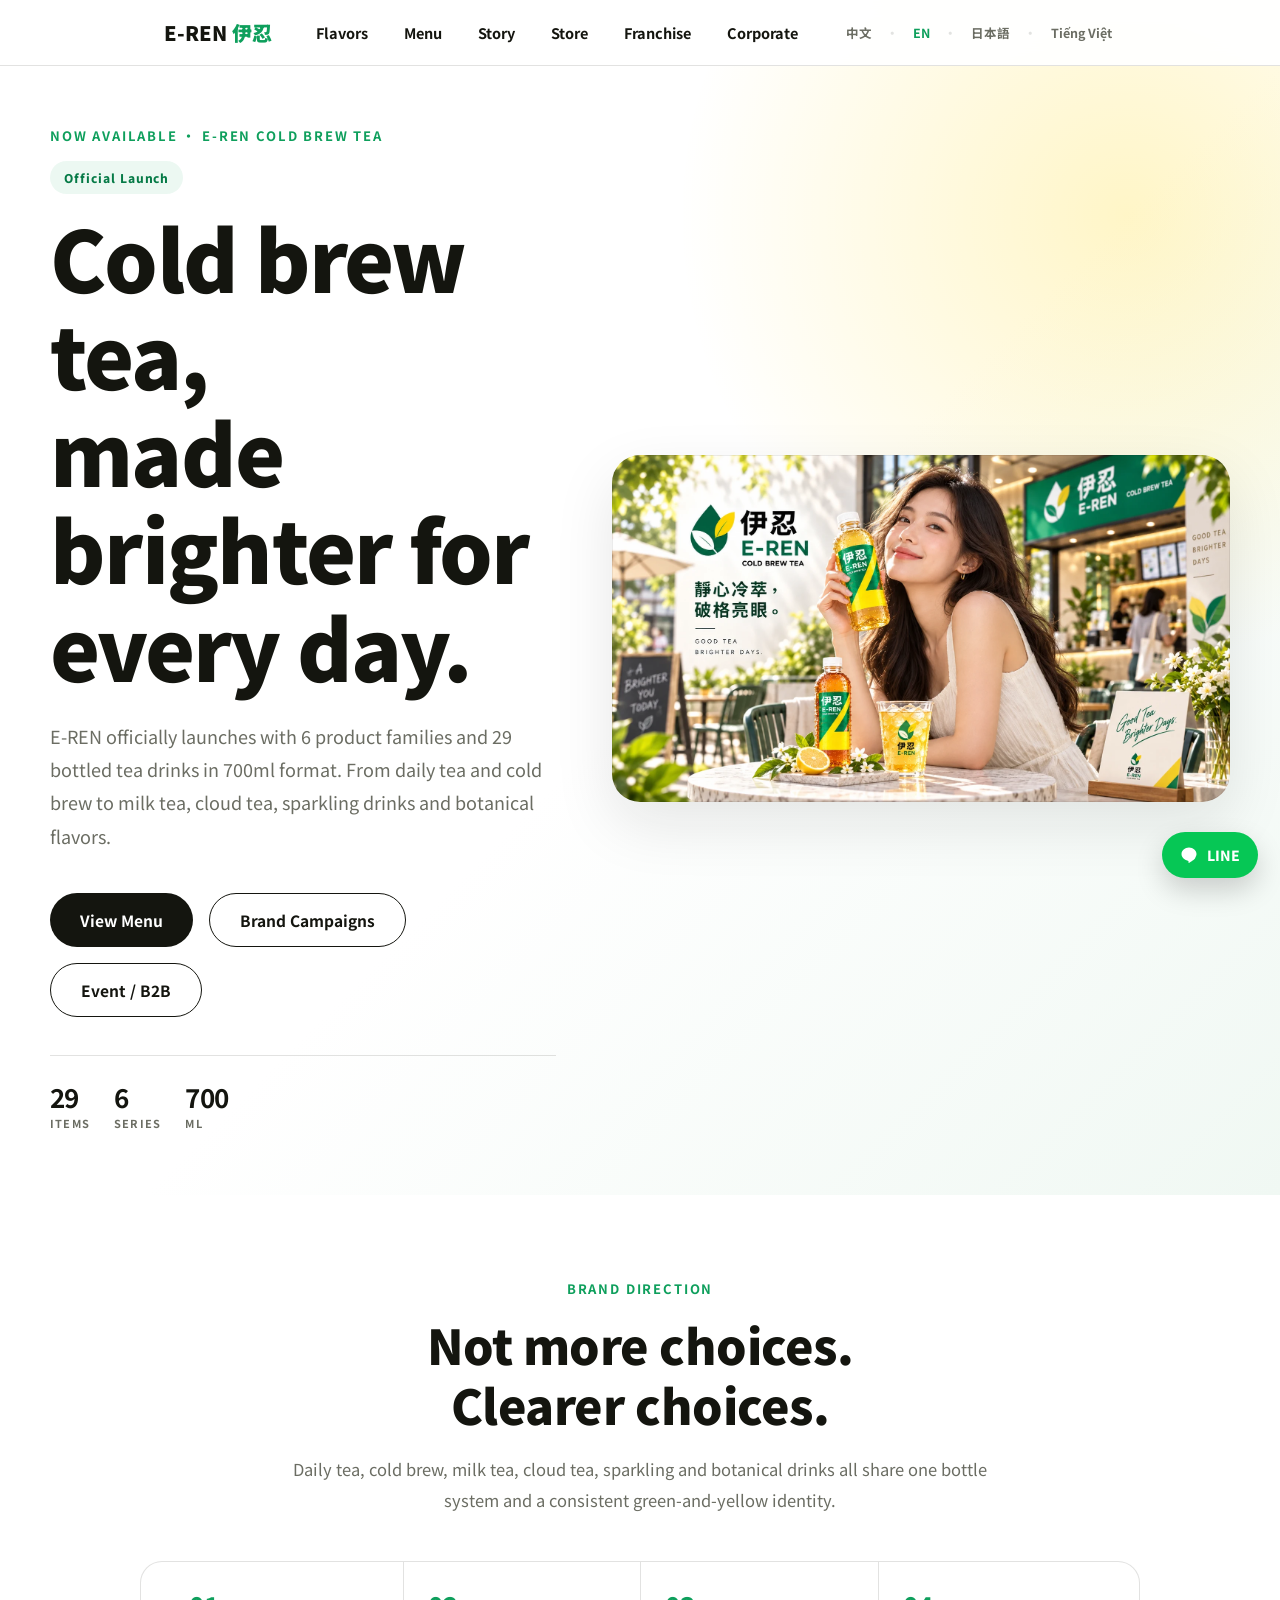
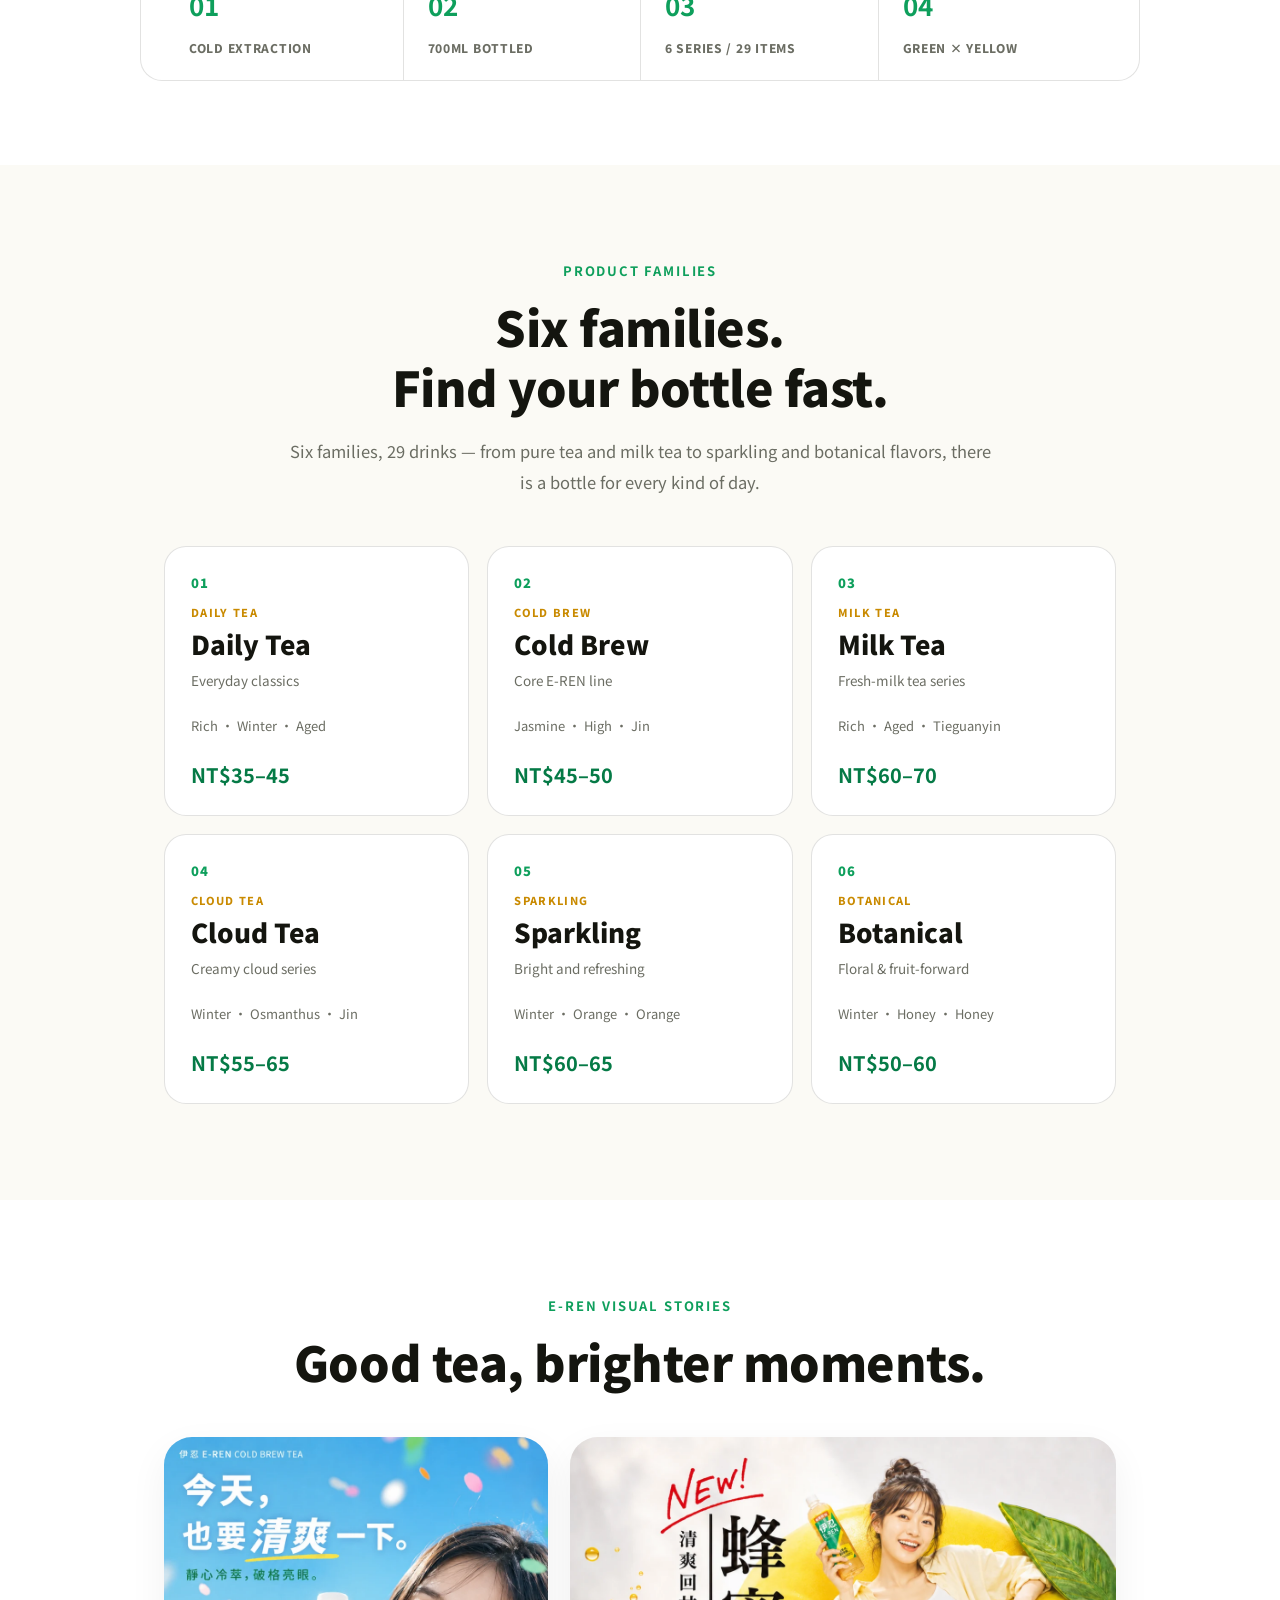
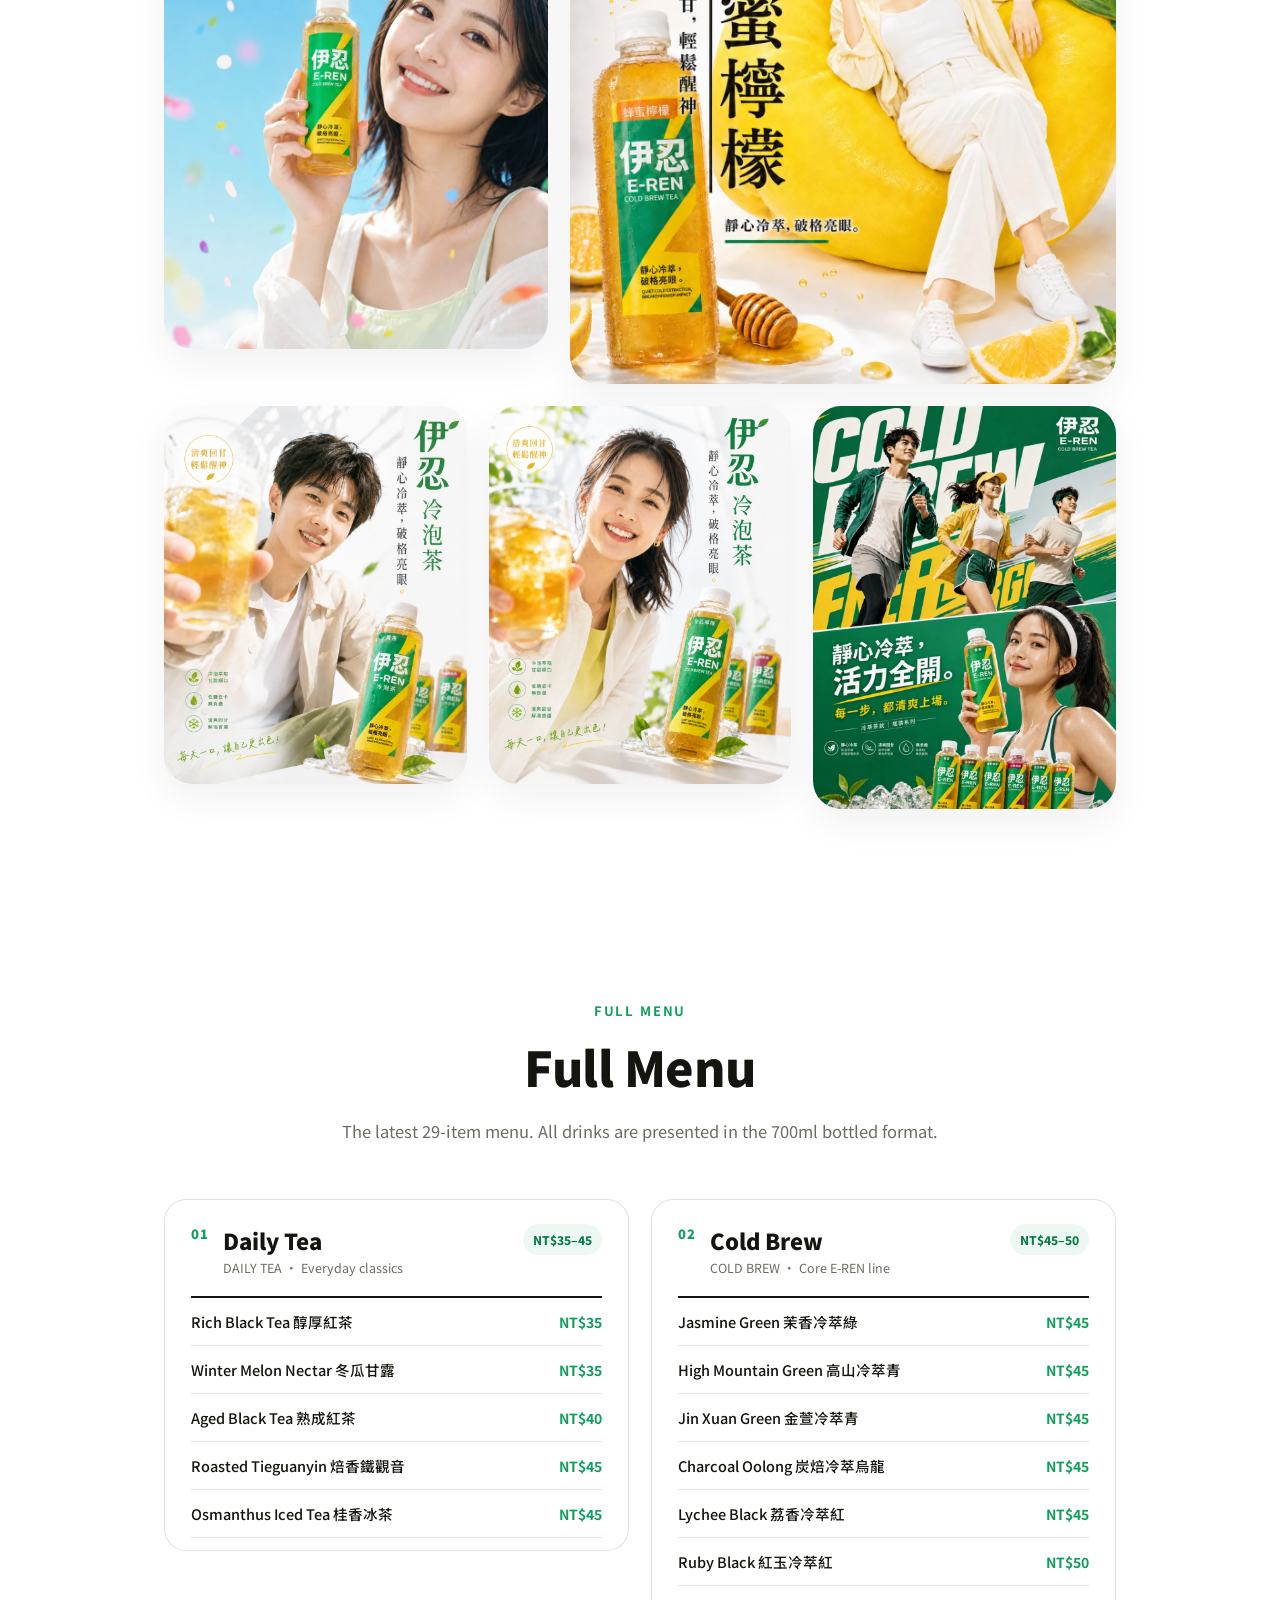
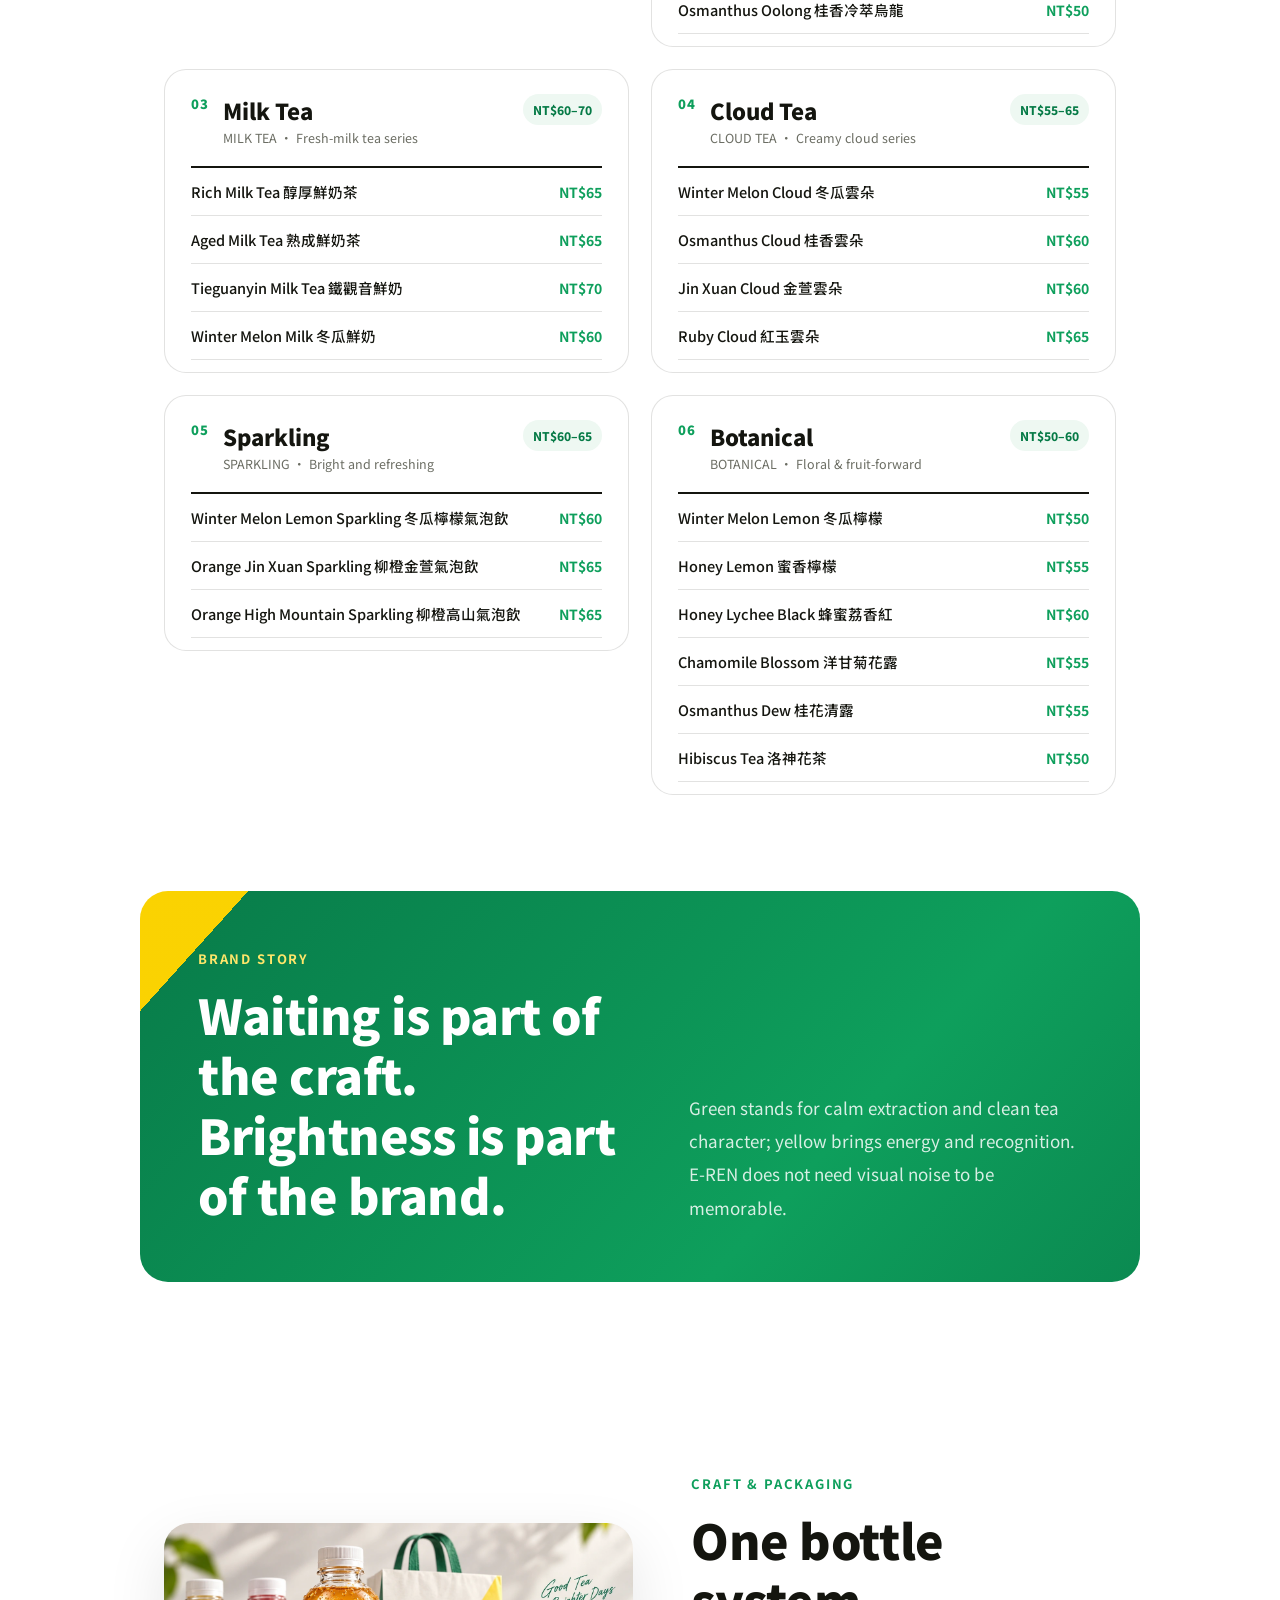
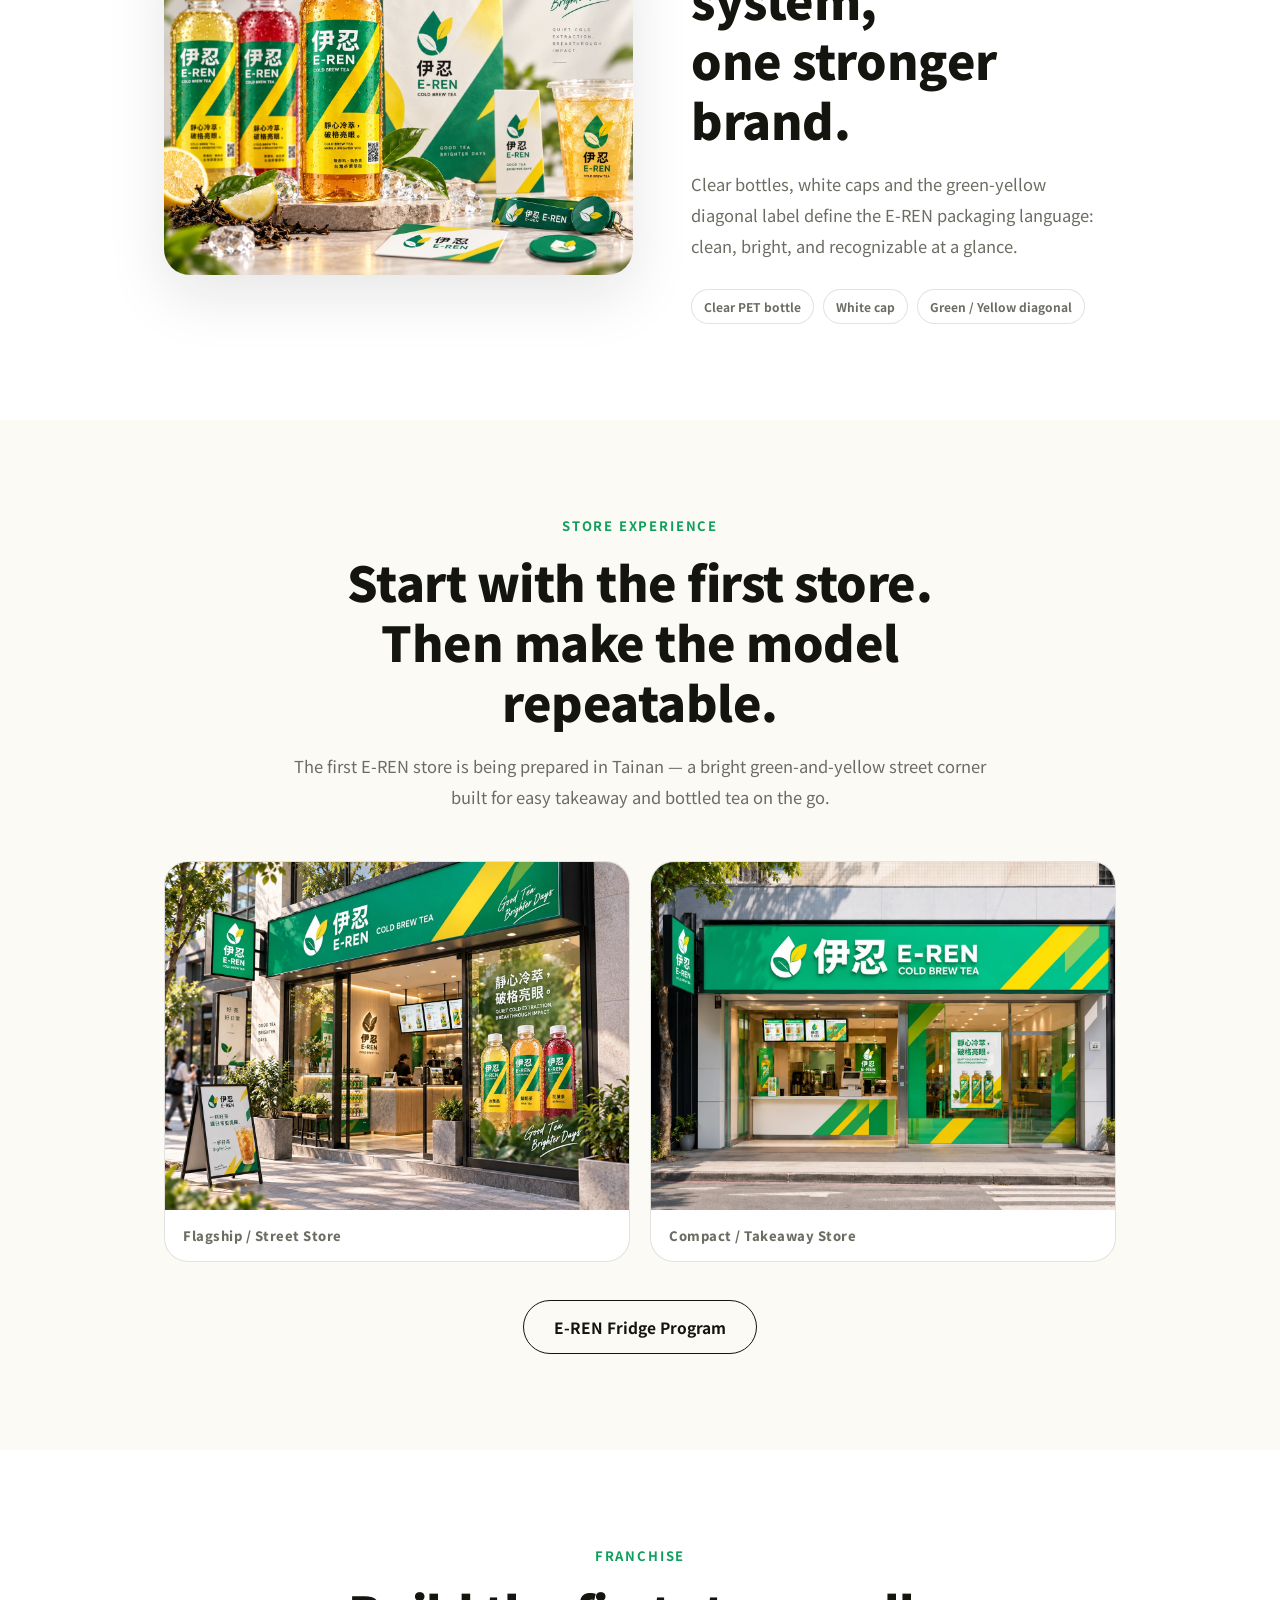
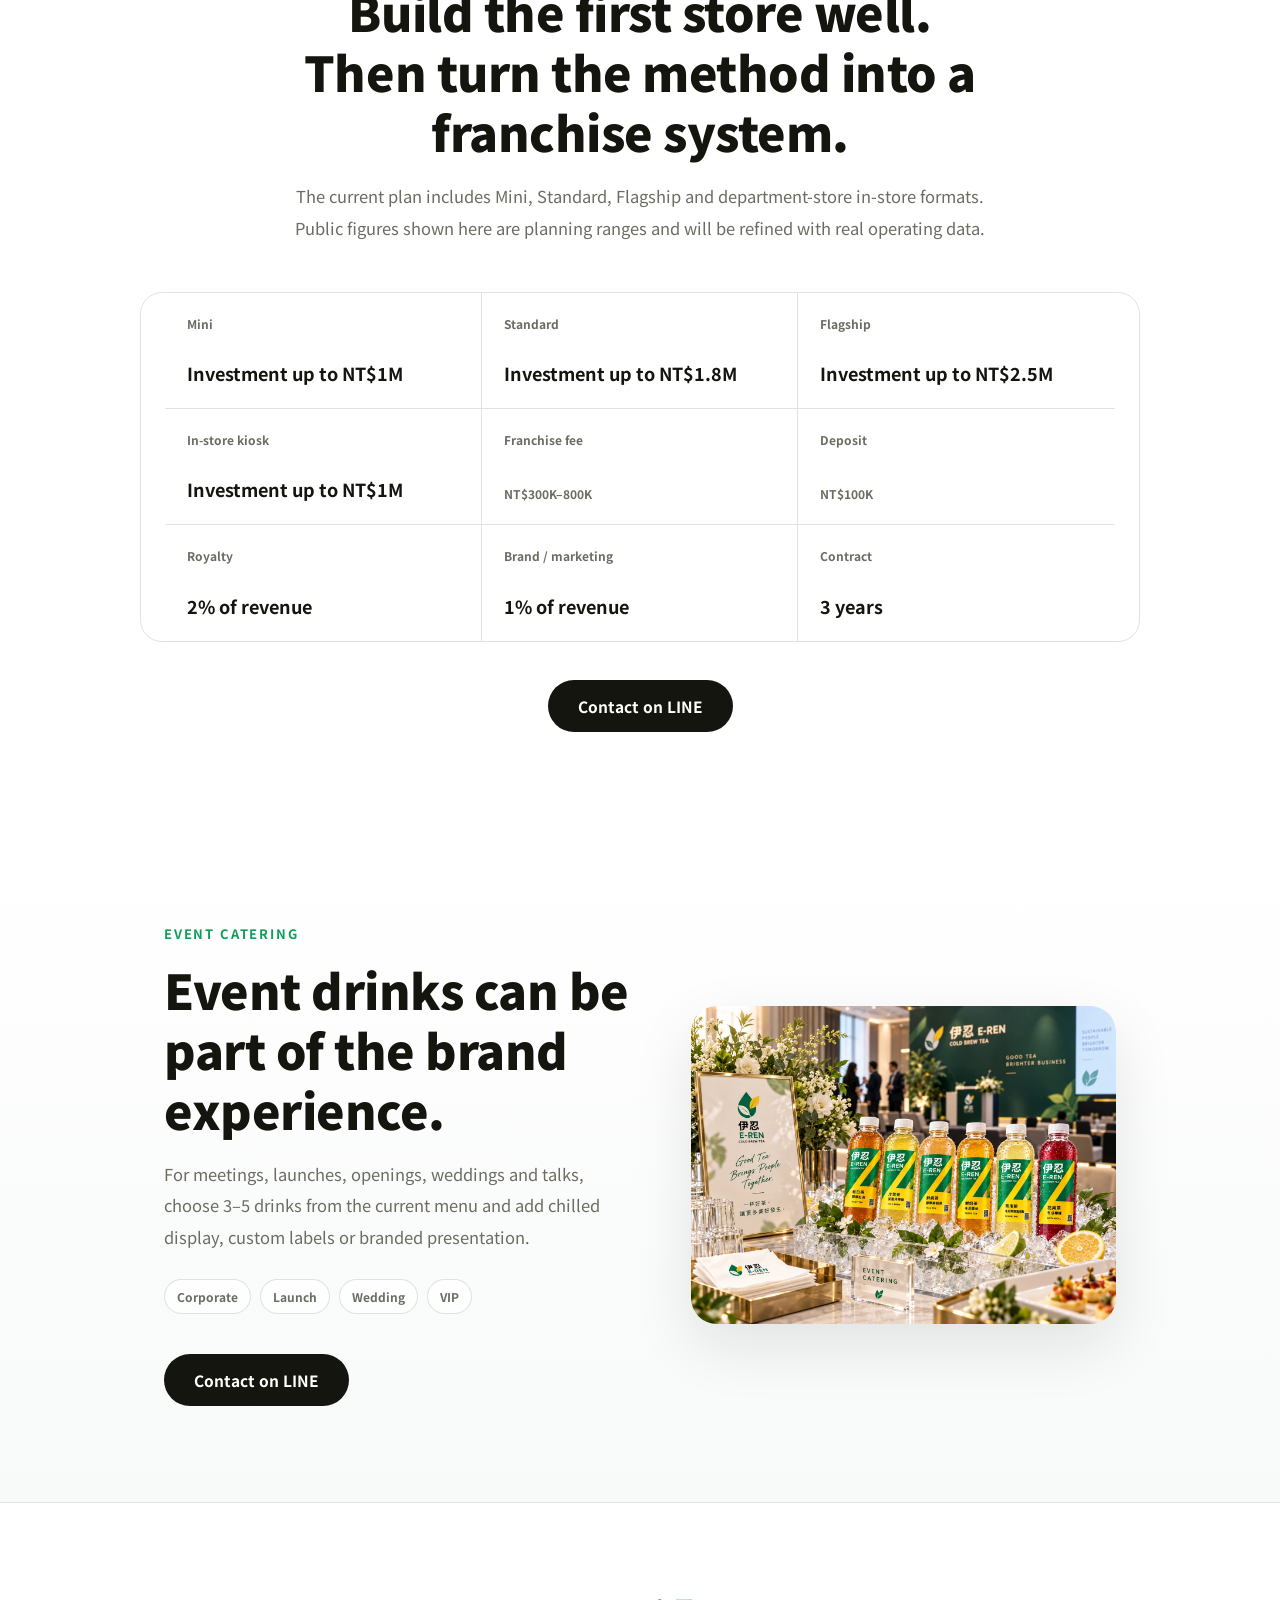
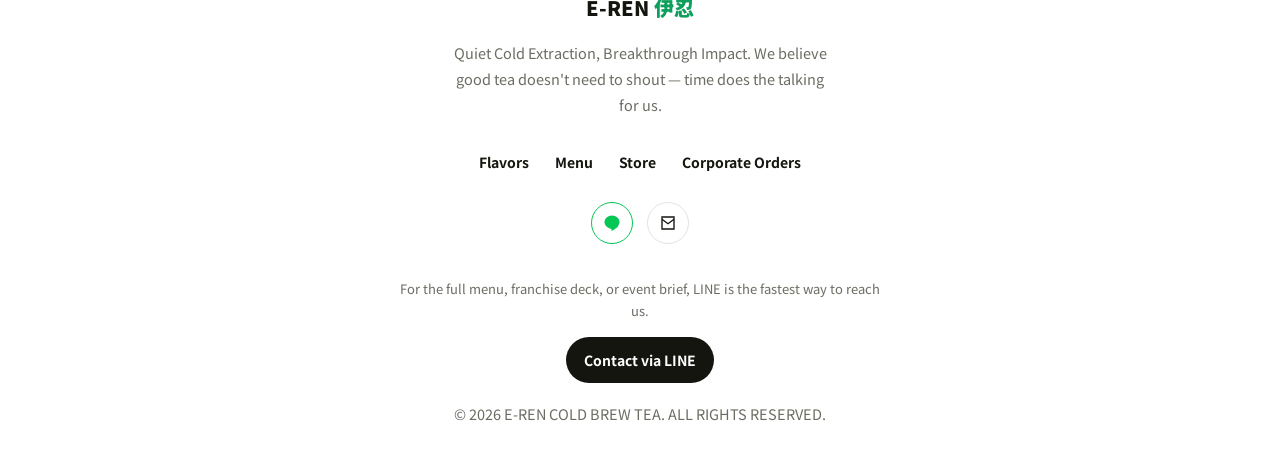
==== commit 9ef3a4bc: "Add files via upload" ====
--- a/en/index.html
+++ b/en/index.html
@@ -4,10 +4,11 @@
 <meta charset="UTF-8">
 <meta name="viewport" content="width=device-width, initial-scale=1.0">
 <meta name="theme-color" content="#0E9F5C">
-<title>伊忍 E-REN COLD BREW TEA | Quiet Cold Extraction, Breakthrough Impact.</title>
-<meta name="description" content="E-REN bottled cold brew tea: a 29-item menu, 700ml bottle lineup, brand story, event catering, and franchise information.">
-<meta property="og:title" content="伊忍 E-REN COLD BREW TEA | Quiet Cold Extraction, Breakthrough Impact.">
-<meta property="og:description" content="E-REN bottled cold brew tea: a 29-item menu, 700ml bottle lineup, brand story, event catering, and franchise information.">
+<meta name="robots" content="index,follow,max-image-preview:large">
+<title>E-REN COLD BREW TEA | Now Available · 29 Bottled Tea Drinks</title>
+<meta name="description" content="E-REN is now available with 6 product families and 29 bottled tea drinks in 700ml format. The first Tainan store is in preparation, with event catering and franchise inquiries open.">
+<meta property="og:title" content="E-REN COLD BREW TEA | Now Available · 29 Bottled Tea Drinks">
+<meta property="og:description" content="E-REN is now available with 6 product families and 29 bottled tea drinks in 700ml format. The first Tainan store is in preparation, with event catering and franchise inquiries open.">
 <meta property="og:type" content="website">
 <meta property="og:image" content="../images/updated/campaign-daily-eren.webp">
 <link rel="icon" href="data:image/svg+xml,%3Csvg xmlns='http://www.w3.org/2000/svg' viewBox='0 0 100 100'%3E%3Ccircle cx='50' cy='50' r='48' fill='%230E9F5C'/%3E%3C/svg%3E">
@@ -56,43 +57,39 @@
 </nav>
 
 <main id="top">
-  <section class="hero-modern">
+    <section class="hero-modern">
     <div class="hero-modern-inner">
       <div class="hero-copy reveal-4">
-        <span class="eyebrow">E-REN COLD BREW TEA</span>
-        <h1 class="hero-4-title">Quiet cold extraction.<br><span class="hl">Bright impact.</span></h1>
-        <p class="hero-4-sub">E-REN makes bottled tea cleaner, sharper, and easier to enjoy every day: 29 drinks, 6 families, all in a 700ml bottle format.</p>
-        <div class="hero-4-actions"><a href="#menu" class="btn btn-dark">View full menu</a><a href="#b2b" class="btn btn-line">Business / event inquiry</a></div>
+        <span class="eyebrow">NOW AVAILABLE · E-REN COLD BREW TEA</span>
+        <span class="hero-badge">Official Launch</span>
+        <h1 class="hero-4-title">Cold brew tea,<br>made brighter for every day.</h1>
+        <p class="hero-4-sub">E-REN officially launches with 6 product families and 29 bottled tea drinks in 700ml format. From daily tea and cold brew to milk tea, cloud tea, sparkling drinks and botanical flavors.</p>
+        <div class="hero-4-actions"><a href="#menu" class="btn btn-dark">View Menu</a><a href="#visual-stories" class="btn btn-line">Brand Campaigns</a><a href="#b2b" class="btn btn-line">Event / B2B</a></div>
         <div class="hero-kpis"><span><strong>29</strong> ITEMS</span><span><strong>6</strong> SERIES</span><span><strong>700</strong> ML</span></div>
       </div>
-      <div class="hero-visual reveal-4"><img src="../images/updated/campaign-daily-eren.webp" alt="E-REN lifestyle cold brew tea campaign visual" width="1672" height="941" decoding="async" fetchpriority="high"></div>
+      <div class="hero-visual reveal-4"><img src="../images/updated/campaign-daily-eren.webp" alt="E-REN official brand visual" width="1672" height="941" decoding="async" fetchpriority="high"></div>
     </div>
   </section>
 
   <section class="section belief-modern">
-    <div class="col reveal-4" style="text-align:center;"><span class="eyebrow">Brand Direction</span><h2 class="section-title">Not more choices.<br>Clearer choices.</h2><p class="section-body">Daily tea, cold brew, milk tea, cloud tea, sparkling and botanical drinks all share the same bottle system and visual language. The website now follows one current menu and price source.</p></div>
+    <div class="col reveal-4" style="text-align:center;"><span class="eyebrow">Brand Direction</span><h2 class="section-title">Not more choices.<br>Clearer choices.</h2><p class="section-body">Daily tea, cold brew, milk tea, cloud tea, sparkling and botanical drinks all share one bottle system and a consistent green-and-yellow identity.</p></div>
     <div class="value-grid col-wide reveal-4"><div><strong>01</strong><span>COLD EXTRACTION</span></div><div><strong>02</strong><span>700ML BOTTLED</span></div><div><strong>03</strong><span>6 SERIES / 29 ITEMS</span></div><div><strong>04</strong><span>GREEN × YELLOW</span></div></div>
   </section>
-
-  <section id="flavors" class="section section-soft">
-    <div class="col reveal-4" style="text-align:center;"><span class="eyebrow">Product Families</span><h2 class="section-title">Six families.<br>Find your bottle fast.</h2><p class="section-body">Instead of repeating product shots, the site now makes each family, item and price easy to scan.</p></div>
+<section id="flavors" class="section section-soft">
+    <div class="col reveal-4" style="text-align:center;"><span class="eyebrow">Product Families</span><h2 class="section-title">Six families.<br>Find your bottle fast.</h2><p class="section-body">Six families, 29 drinks — from pure tea and milk tea to sparkling and botanical flavors, there is a bottle for every kind of day.</p></div>
     <div class="series-grid col-wide reveal-4"><article class="series-card"><span class="series-no">01</span><span class="series-en">DAILY TEA</span><h3>Daily Tea</h3><p>Everyday classics</p><div class="series-samples">Rich · Winter · Aged</div><strong>NT$35–45</strong></article><article class="series-card"><span class="series-no">02</span><span class="series-en">COLD BREW</span><h3>Cold Brew</h3><p>Core E-REN line</p><div class="series-samples">Jasmine · High · Jin</div><strong>NT$45–50</strong></article><article class="series-card"><span class="series-no">03</span><span class="series-en">MILK TEA</span><h3>Milk Tea</h3><p>Fresh-milk tea series</p><div class="series-samples">Rich · Aged · Tieguanyin</div><strong>NT$60–70</strong></article><article class="series-card"><span class="series-no">04</span><span class="series-en">CLOUD TEA</span><h3>Cloud Tea</h3><p>Creamy cloud series</p><div class="series-samples">Winter · Osmanthus · Jin</div><strong>NT$55–65</strong></article><article class="series-card"><span class="series-no">05</span><span class="series-en">SPARKLING</span><h3>Sparkling</h3><p>Bright and refreshing</p><div class="series-samples">Winter · Orange · Orange</div><strong>NT$60–65</strong></article><article class="series-card"><span class="series-no">06</span><span class="series-en">BOTANICAL</span><h3>Botanical</h3><p>Floral & fruit-forward</p><div class="series-samples">Winter · Honey · Honey</div><strong>NT$50–60</strong></article></div>
   </section>
-
-  <section class="section campaign-gallery">
-    <div class="col reveal-4" style="text-align:center;">
-      <span class="eyebrow">Campaign Visuals</span>
-      <h2 class="section-title">See E-REN in context,<br>not just in a product lineup.</h2>
-      <p class="section-body">Brand campaigns bring the store, event and partner-space experience to life without repeating rows of bottles.</p>
-    </div>
-    <div class="campaign-grid col-wide reveal-4">
-      <figure class="campaign-card campaign-card-wide"><img src="../images/updated/campaign-store-eren.webp" alt="E-REN flagship store campaign visual" width="1672" height="941" decoding="async" loading="lazy"><figcaption><strong>Brand Store</strong><span>A street-facing expression of E-REN's green-and-yellow identity.</span></figcaption></figure>
-      <figure class="campaign-card"><img src="../images/updated/campaign-event-eren.webp" alt="E-REN event catering campaign visual" width="1448" height="1086" decoding="async" loading="lazy"><figcaption><strong>Event Catering</strong><span>Chilled bottled tea for launches, gatherings and corporate occasions.</span></figcaption></figure>
-      <figure class="campaign-card"><img src="../images/updated/campaign-fridge-eren.webp" alt="E-REN premium salon fridge campaign visual" width="1448" height="1086" decoding="async" loading="lazy"><figcaption><strong>Fridge Program</strong><span>A branded display point for salons and premium partner spaces.</span></figcaption></figure>
+  <section id="visual-stories" class="section visual-stories">
+    <div class="col reveal-4" style="text-align:center;"><span class="eyebrow">E-REN Visual Stories</span><h2 class="section-title">Good tea, brighter moments.</h2></div>
+    <div class="visual-story-grid col-wide reveal-4">
+      <figure class="visual-story-card story-tall"><img src="../images/updated/campaign-fresh-day-poster.webp" alt="E-REN daily refresh campaign" decoding="async" loading="lazy"></figure>
+      <figure class="visual-story-card story-square"><img src="../images/updated/campaign-honey-lemon-poster.webp" alt="E-REN honey lemon campaign" decoding="async" loading="lazy"></figure>
+      <figure class="visual-story-card story-tall"><img src="../images/updated/campaign-male-lifestyle-poster.webp" alt="E-REN lifestyle campaign" decoding="async" loading="lazy"></figure>
+      <figure class="visual-story-card story-tall"><img src="../images/updated/campaign-female-lifestyle-poster.webp" alt="E-REN lifestyle campaign" decoding="async" loading="lazy"></figure>
+      <figure class="visual-story-card story-wide"><img src="../images/updated/campaign-energy-poster.webp" alt="E-REN energy campaign" decoding="async" loading="lazy"></figure>
     </div>
   </section>
-
-  <section id="menu" class="section">
+<section id="menu" class="section">
     <div class="col reveal-4" style="text-align:center;"><span class="eyebrow">Full Menu</span><h2 class="section-title">Full Menu</h2><p class="section-body">The latest 29-item menu. All drinks are presented in the 700ml bottled format.</p></div>
     <div class="menu-grid-modern col-wide reveal-4"><article class="menu-card-modern"><div class="menu-card-top"><span class="series-no">01</span><div><h3>Daily Tea</h3><p>DAILY TEA · Everyday classics</p></div><span class="series-range">NT$35–45</span></div><div class="menu-row-4"><span class="name">Rich Black Tea 醇厚紅茶</span><span class="price">NT$35</span></div><div class="menu-row-4"><span class="name">Winter Melon Nectar 冬瓜甘露</span><span class="price">NT$35</span></div><div class="menu-row-4"><span class="name">Aged Black Tea 熟成紅茶</span><span class="price">NT$40</span></div><div class="menu-row-4"><span class="name">Roasted Tieguanyin 焙香鐵觀音</span><span class="price">NT$45</span></div><div class="menu-row-4"><span class="name">Osmanthus Iced Tea 桂香冰茶</span><span class="price">NT$45</span></div></article><article class="menu-card-modern"><div class="menu-card-top"><span class="series-no">02</span><div><h3>Cold Brew</h3><p>COLD BREW · Core E-REN line</p></div><span class="series-range">NT$45–50</span></div><div class="menu-row-4"><span class="name">Jasmine Green 茉香冷萃綠</span><span class="price">NT$45</span></div><div class="menu-row-4"><span class="name">High Mountain Green 高山冷萃青</span><span class="price">NT$45</span></div><div class="menu-row-4"><span class="name">Jin Xuan Green 金萱冷萃青</span><span class="price">NT$45</span></div><div class="menu-row-4"><span class="name">Charcoal Oolong 炭焙冷萃烏龍</span><span class="price">NT$45</span></div><div class="menu-row-4"><span class="name">Lychee Black 荔香冷萃紅</span><span class="price">NT$45</span></div><div class="menu-row-4"><span class="name">Ruby Black 紅玉冷萃紅</span><span class="price">NT$50</span></div><div class="menu-row-4"><span class="name">Osmanthus Oolong 桂香冷萃烏龍</span><span class="price">NT$50</span></div></article><article class="menu-card-modern"><div class="menu-card-top"><span class="series-no">03</span><div><h3>Milk Tea</h3><p>MILK TEA · Fresh-milk tea series</p></div><span class="series-range">NT$60–70</span></div><div class="menu-row-4"><span class="name">Rich Milk Tea 醇厚鮮奶茶</span><span class="price">NT$65</span></div><div class="menu-row-4"><span class="name">Aged Milk Tea 熟成鮮奶茶</span><span class="price">NT$65</span></div><div class="menu-row-4"><span class="name">Tieguanyin Milk Tea 鐵觀音鮮奶</span><span class="price">NT$70</span></div><div class="menu-row-4"><span class="name">Winter Melon Milk 冬瓜鮮奶</span><span class="price">NT$60</span></div></article><article class="menu-card-modern"><div class="menu-card-top"><span class="series-no">04</span><div><h3>Cloud Tea</h3><p>CLOUD TEA · Creamy cloud series</p></div><span class="series-range">NT$55–65</span></div><div class="menu-row-4"><span class="name">Winter Melon Cloud 冬瓜雲朵</span><span class="price">NT$55</span></div><div class="menu-row-4"><span class="name">Osmanthus Cloud 桂香雲朵</span><span class="price">NT$60</span></div><div class="menu-row-4"><span class="name">Jin Xuan Cloud 金萱雲朵</span><span class="price">NT$60</span></div><div class="menu-row-4"><span class="name">Ruby Cloud 紅玉雲朵</span><span class="price">NT$65</span></div></article><article class="menu-card-modern"><div class="menu-card-top"><span class="series-no">05</span><div><h3>Sparkling</h3><p>SPARKLING · Bright and refreshing</p></div><span class="series-range">NT$60–65</span></div><div class="menu-row-4"><span class="name">Winter Melon Lemon Sparkling 冬瓜檸檬氣泡飲</span><span class="price">NT$60</span></div><div class="menu-row-4"><span class="name">Orange Jin Xuan Sparkling 柳橙金萱氣泡飲</span><span class="price">NT$65</span></div><div class="menu-row-4"><span class="name">Orange High Mountain Sparkling 柳橙高山氣泡飲</span><span class="price">NT$65</span></div></article><article class="menu-card-modern"><div class="menu-card-top"><span class="series-no">06</span><div><h3>Botanical</h3><p>BOTANICAL · Floral & fruit-forward</p></div><span class="series-range">NT$50–60</span></div><div class="menu-row-4"><span class="name">Winter Melon Lemon 冬瓜檸檬</span><span class="price">NT$50</span></div><div class="menu-row-4"><span class="name">Honey Lemon 蜜香檸檬</span><span class="price">NT$55</span></div><div class="menu-row-4"><span class="name">Honey Lychee Black 蜂蜜荔香紅</span><span class="price">NT$60</span></div><div class="menu-row-4"><span class="name">Chamomile Blossom 洋甘菊花露</span><span class="price">NT$55</span></div><div class="menu-row-4"><span class="name">Osmanthus Dew 桂花清露</span><span class="price">NT$55</span></div><div class="menu-row-4"><span class="name">Hibiscus Tea 洛神花茶</span><span class="price">NT$50</span></div></article></div>
   </section>
@@ -102,11 +99,11 @@
   </section>
 
   <section class="section">
-    <div class="split-modern col-wide reveal-4"><div class="split-media"><img src="../images/updated/package-lifestyle-eren.webp" alt="E-REN packaging and bottled tea presentation" width="1448" height="1086" decoding="async" loading="lazy"></div><div class="split-copy"><span class="eyebrow">Craft &amp; Packaging</span><h2 class="section-title">One bottle system,<br>one stronger brand.</h2><p class="section-body">Clear bottles, white caps and the green-yellow diagonal label define the current E-REN packaging language. Outdated claims and old-brand visuals are no longer used on the site.</p><div class="mini-specs"><span>Clear PET bottle</span><span>White cap</span><span>Green / Yellow diagonal</span></div></div></div>
+    <div class="split-modern col-wide reveal-4"><div class="split-media"><img src="../images/updated/package-lifestyle-eren.webp" alt="E-REN packaging and bottled tea presentation" width="1448" height="1086" decoding="async" loading="lazy"></div><div class="split-copy"><span class="eyebrow">Craft &amp; Packaging</span><h2 class="section-title">One bottle system,<br>one stronger brand.</h2><p class="section-body">Clear bottles, white caps and the green-yellow diagonal label define the E-REN packaging language: clean, bright, and recognizable at a glance.</p><div class="mini-specs"><span>Clear PET bottle</span><span>White cap</span><span>Green / Yellow diagonal</span></div></div></div>
   </section>
 
   <section id="store" class="section section-soft">
-    <div class="col reveal-4" style="text-align:center;"><span class="eyebrow">Store Experience</span><h2 class="section-title">Start with the first store.<br>Then make the model repeatable.</h2><p class="section-body">The first store is being prepared in Tainan. The website now focuses on the most relevant street-store concepts instead of mixing too many conflicting mockups.</p></div>
+    <div class="col reveal-4" style="text-align:center;"><span class="eyebrow">Store Experience</span><h2 class="section-title">Start with the first store.<br>Then make the model repeatable.</h2><p class="section-body">The first E-REN store is being prepared in Tainan — a bright green-and-yellow street corner built for easy takeaway and bottled tea on the go.</p></div>
     <div class="store-grid col-wide reveal-4"><figure><img src="../images/updated/storefront-flagship-eren.webp" alt="E-REN flagship storefront" width="1448" height="1086" decoding="async" loading="lazy"><figcaption>Flagship / Street Store</figcaption></figure><figure><img src="../images/updated/storefront-eren.webp" alt="E-REN compact storefront" width="1448" height="1086" decoding="async" loading="lazy"><figcaption>Compact / Takeaway Store</figcaption></figure></div>
     <div class="center-actions"><a href="../fridge/index.html" class="btn btn-line">E-REN Fridge Program</a></div>
   </section>
--- a/css/style.css
+++ b/css/style.css
@@ -533,8 +533,9 @@
 .campaign-grid {
   margin-top: 48px;
   display: grid;
-  grid-template-columns: repeat(2, minmax(0,1fr));
-  gap: 20px;
+  grid-template-columns: repeat(3, minmax(0,1fr));
+  gap: 22px;
+  align-items: start;
 }
 .campaign-card {
   margin: 0;
@@ -545,9 +546,11 @@
   box-shadow: 0 12px 32px rgba(20,21,15,.06);
 }
 .campaign-card-wide { grid-column: 1 / -1; }
-.campaign-card img { width: 100%; aspect-ratio: 4 / 3; object-fit: cover; display: block; }
-.campaign-card-wide img { aspect-ratio: 16 / 8.5; }
-.campaign-card figcaption { padding: 18px 20px 20px; display: flex; gap: 10px 18px; align-items: baseline; flex-wrap: wrap; }
+.campaign-card img { width: 100%; display: block; }
+.campaign-card-wide img { aspect-ratio: 16 / 8.5; object-fit: cover; }
+.poster-grid .poster-card img { aspect-ratio: auto; object-fit: contain; background: #fbfaf5; }
+.poster-grid .poster-card { display: flex; flex-direction: column; }
+.campaign-card figcaption { padding: 18px 20px 20px; display: flex; gap: 10px 18px; align-items: baseline; flex-wrap: wrap; min-height: 102px; }
 .campaign-card figcaption strong { font-size: 13px; letter-spacing: .08em; text-transform: uppercase; color: var(--leaf-deep); }
 .campaign-card figcaption span { color: var(--muted); font-size: 13px; line-height: 1.7; }
 
@@ -559,6 +562,7 @@
 
 @media (max-width: 900px) {
   .hero-modern-inner, .split-modern, .story-modern-inner { grid-template-columns: 1fr; }
+  .highlight-grid { grid-template-columns: repeat(2, minmax(0,1fr)); }
   .hero-copy { text-align: center; }
   .hero-copy .hero-4-sub { margin-left: auto; }
   .hero-copy .hero-4-actions, .hero-4-actions.left { justify-content: center; }
@@ -582,7 +586,7 @@
   .hero-copy .hero-4-title { font-size: clamp(42px, 13vw, 62px); }
   .hero-kpis { gap: 14px; }
   .hero-kpis span { min-width: 78px; }
-  .series-grid, .menu-grid-modern, .store-grid, .franchise-grid, .campaign-grid { grid-template-columns: 1fr; }
+  .series-grid, .menu-grid-modern, .store-grid, .franchise-grid, .campaign-grid, .highlight-grid { grid-template-columns: 1fr; }
   .series-card { min-height: auto; }
   .menu-card-modern { padding: 20px 18px 10px; }
   .menu-card-top { grid-template-columns: auto 1fr; }
@@ -612,3 +616,209 @@
 @media (max-width: 680px) {
   .floating-line { right: 14px; bottom: 14px; padding: 12px 15px; font-size: 13px; }
 }
+
+@media (max-width: 1000px) { .campaign-grid { grid-template-columns: repeat(2, minmax(0,1fr)); } }
+
+
+.hero-badge {
+  display: inline-flex;
+  align-items: center;
+  margin-bottom: 14px;
+  padding: 8px 14px;
+  border-radius: 999px;
+  background: rgba(14,159,92,.08);
+  color: var(--leaf-deep);
+  font-size: 12px;
+  font-weight: 800;
+  letter-spacing: .08em;
+}
+.official-highlights { padding-top: 24px; }
+.highlight-grid {
+  margin-top: 44px;
+  display: grid;
+  grid-template-columns: repeat(4, minmax(0,1fr));
+  gap: 18px;
+}
+.highlight-card {
+  display: block;
+  padding: 24px 22px;
+  border: 1px solid var(--rule);
+  border-radius: 22px;
+  background: linear-gradient(180deg, #fff 0%, #fafcfb 100%);
+  box-shadow: 0 10px 26px rgba(20,21,15,.04);
+  transition: transform .25s ease, box-shadow .25s ease, border-color .25s ease;
+}
+.highlight-card:hover { transform: translateY(-4px); box-shadow: 0 18px 36px rgba(20,21,15,.08); border-color: rgba(14,159,92,.2); }
+.highlight-card strong { display:block; font-size: 19px; font-weight: 900; color: var(--ink); }
+.highlight-card span { display:block; margin-top: 12px; color: var(--muted); font-size: 13.5px; line-height: 1.8; }
+
+
+/* ==========================================================================
+   Premium homepage 2026-09 refresh
+   ========================================================================== */
+.hero-premium { padding: 120px 24px 40px; }
+.hero-slider {
+  max-width: 1240px; margin: 0 auto; position: relative; overflow: hidden;
+  border-radius: 34px; background: #0f1311; box-shadow: 0 28px 70px rgba(15,19,17,.18);
+}
+.hero-slide { position: relative; min-height: 700px; display: none; }
+.hero-slide.is-active { display: block; }
+.hero-slide-media, .hero-slide-media img { width: 100%; height: 100%; }
+.hero-slide-media { position: absolute; inset: 0; }
+.hero-slide-media img { object-fit: cover; display: block; }
+.hero-slide-overlay {
+  position: absolute; inset: 0;
+  background: linear-gradient(90deg, rgba(10,14,12,.22) 0%, rgba(10,14,12,.12) 34%, rgba(10,14,12,.08) 64%, rgba(10,14,12,.16) 100%);
+}
+.hero-slide:nth-child(1) .hero-slide-media img,
+.hero-slide:nth-child(2) .hero-slide-media img,
+.hero-slide:nth-child(4) .hero-slide-media img { object-position: right center; }
+.hero-slide:nth-child(3) .hero-slide-media img { object-position: center center; }
+
+.hero-slide-copy {
+  position: relative; z-index: 2; color: #fff; padding: 70px 92px 110px 70px; max-width: 640px;
+  min-height: 700px; display: flex; flex-direction: column; justify-content: center;
+  background: linear-gradient(90deg, rgba(10,14,12,.78) 0%, rgba(10,14,12,.60) 46%, rgba(10,14,12,.18) 82%, rgba(10,14,12,0) 100%);
+}
+
+.slide-kicker {
+  display: inline-flex; align-self: flex-start; margin-bottom: 18px; padding: 8px 14px; border-radius: 999px;
+  font-size: 12px; font-weight: 800; letter-spacing: .12em; text-transform: uppercase;
+  background: rgba(255,255,255,.12); border: 1px solid rgba(255,255,255,.18);
+}
+.hero-slide-copy h1, .hero-slide-copy h2 {
+  font-size: clamp(38px, 5.5vw, 68px); line-height: 1.04; letter-spacing: -.04em; font-weight: 900; color: #fff;
+}
+.hero-slide-copy .line { display:block; white-space: nowrap; }
+
+.hero-slide-copy p {
+  margin-top: 20px; font-size: 17px; line-height: 1.9; color: rgba(255,255,255,.86); max-width: 500px; text-shadow: 0 2px 12px rgba(0,0,0,.24);
+}
+.hero-slide-copy h1, .hero-slide-copy h2, .slide-kicker { text-shadow: 0 4px 24px rgba(0,0,0,.28); }
+
+.hero-slide-copy .hero-4-actions { margin-top: 28px; }
+.hero-slide-copy .btn-line { color: #fff; border-color: rgba(255,255,255,.28); }
+.hero-slide-copy .btn-line:hover { background: rgba(255,255,255,.10); }
+.hero-slider-ui {
+  position: absolute; left: 28px; right: 28px; bottom: 24px; z-index: 3;
+  display: flex; align-items: center; justify-content: space-between; gap: 16px;
+}
+.hero-arrow {
+  width: 48px; height: 48px; border-radius: 50%; background: rgba(255,255,255,.14); color: #fff;
+  border: 1px solid rgba(255,255,255,.18); display: inline-flex; align-items: center; justify-content: center;
+}
+.hero-arrow:hover { background: rgba(255,255,255,.22); }
+.hero-dots { display: flex; align-items: center; gap: 10px; }
+.hero-dot {
+  width: 10px; height: 10px; border-radius: 999px; background: rgba(255,255,255,.32); border: 0; padding: 0;
+}
+.hero-dot.active { width: 36px; background: #ffd400; }
+.hero-meta {
+  margin-top: 22px; display: flex; justify-content: center; flex-wrap: wrap; gap: 10px 14px;
+}
+.hero-meta span {
+  padding: 10px 14px; border-radius: 999px; background: #fff; border: 1px solid var(--rule); font-size: 13px; font-weight: 700; color: var(--muted);
+}
+.launch-premium .section-body, .product-family-premium .section-body, .store-opening-premium .section-body { max-width: 760px; }
+.feature-stage {
+  max-width: 1240px; margin: 46px auto 0; display: grid; grid-template-columns: minmax(0,.9fr) minmax(0,1.1fr);
+  gap: 28px; align-items: stretch;
+}
+.feature-stage.reverse { grid-template-columns: minmax(0,1.08fr) minmax(0,.92fr); }
+.feature-stage-copy, .feature-stage-media {
+  border-radius: 30px; overflow: hidden; background: #fff; box-shadow: var(--shadow);
+}
+.feature-stage-copy {
+  padding: 54px 50px; display: flex; flex-direction: column; justify-content: center;
+}
+.feature-stage-media img { width: 100%; height: 100%; object-fit: cover; display: block; }
+.feature-mini { color: var(--leaf); font-size: 12px; font-weight: 800; letter-spacing: .16em; text-transform: uppercase; }
+.feature-stage-copy h3 { margin-top: 18px; font-size: clamp(34px, 4.2vw, 56px); line-height: 1.08; letter-spacing: -.03em; font-weight: 900; }
+.feature-stage-copy p { margin-top: 18px; font-size: 15.5px; line-height: 1.95; color: var(--muted); }
+.feature-points { margin-top: 22px; display: flex; flex-direction: column; gap: 12px; }
+.feature-points li { position: relative; padding-left: 20px; font-size: 14.5px; color: var(--ink); }
+.feature-points li::before { content: ''; position: absolute; left: 0; top: 10px; width: 8px; height: 8px; border-radius: 50%; background: var(--yellow); }
+.popular-grid {
+  max-width: 1180px; margin: 40px auto 0; display: grid; grid-template-columns: repeat(3, minmax(0,1fr)); gap: 22px;
+}
+.popular-card {
+  padding: 32px 28px; border-radius: 28px; background: linear-gradient(180deg, #ffffff 0%, #f7fbf8 100%);
+  border: 1px solid rgba(8,122,70,.08); box-shadow: 0 16px 40px rgba(20,21,15,.06);
+}
+.popular-tag { display: inline-block; font-size: 11px; font-weight: 800; letter-spacing: .14em; color: var(--leaf); text-transform: uppercase; }
+.popular-card h3 { margin-top: 16px; font-size: 28px; line-height: 1.15; font-weight: 900; }
+.popular-card p { margin-top: 14px; font-size: 14.5px; line-height: 1.85; color: var(--muted); min-height: 84px; }
+.popular-meta { margin-top: 24px; padding-top: 18px; border-top: 1px solid var(--rule); display: flex; justify-content: space-between; gap: 12px; align-items: center; }
+.popular-meta span { color: var(--muted); font-size: 13px; font-weight: 700; }
+.popular-meta strong { font-size: 22px; color: var(--leaf); font-weight: 900; }
+.story-premium .split-media img, .b2b-premium .split-media img { border-radius: 30px; }
+.newsletter-4 { text-align: center; }
+.newsletter-4 a {
+  display: inline-flex; justify-content: center; align-items: center; margin: 0 auto;
+  background: var(--ink); color: #fff; border-radius: 999px; padding: 13px 18px; font-size: 14px; font-weight: 700;
+}
+.newsletter-4 a:hover { background: var(--leaf); }
+@media (max-width: 1100px) {
+  .hero-slide { min-height: 620px; }
+  .hero-slide-copy { min-height: 620px; padding: 54px 48px 100px; }
+  .feature-stage, .feature-stage.reverse, .popular-grid { grid-template-columns: 1fr; }
+}
+@media (max-width: 900px) {
+  .hero-premium { padding-top: 100px; }
+  .hero-slider { border-radius: 26px; }
+  .hero-slide { min-height: 640px; }
+  .hero-slide-overlay { background: linear-gradient(180deg, rgba(10,14,12,.12) 0%, rgba(10,14,12,.22) 24%, rgba(10,14,12,.70) 100%); }
+  .hero-slide-copy {
+    max-width: none; min-height: 640px; justify-content: flex-end; padding: 32px 22px 92px;
+    background: linear-gradient(180deg, rgba(10,14,12,0) 0%, rgba(10,14,12,.08) 24%, rgba(10,14,12,.72) 62%, rgba(10,14,12,.84) 100%);
+  }
+  .hero-slide-copy h1, .hero-slide-copy h2 { font-size: clamp(28px, 8.2vw, 46px); }
+  .hero-slide-copy .line { white-space: nowrap; }
+  .hero-slide-copy p { font-size: 14px; max-width: none; }
+  .hero-slider-ui { left: 18px; right: 18px; bottom: 18px; }
+  .hero-arrow { width: 42px; height: 42px; }
+  .feature-stage-copy { padding: 34px 28px; }
+}
+@media (max-width: 600px) {
+  .hero-slide { min-height: 590px; }
+  .hero-slide-copy { min-height: 590px; }
+  .hero-slide-copy h1, .hero-slide-copy h2 { font-size: 32px; }
+  .slide-kicker { font-size: 11px; letter-spacing: .08em; }
+  .hero-meta { justify-content: flex-start; padding: 0 6px; }
+  .hero-meta span { font-size: 12px; }
+  .popular-card p { min-height: 0; }
+}
+
+
+/* Brand advertising as editorial visual stories — no product-wall clutter. */
+.visual-stories { background: #fff; overflow: hidden; }
+.visual-story-grid {
+  margin-top: 46px;
+  display: grid;
+  grid-template-columns: repeat(12, minmax(0,1fr));
+  gap: 22px;
+  align-items: start;
+}
+.visual-story-card {
+  margin: 0;
+  background: #f7f7f5;
+  border-radius: 28px;
+  overflow: hidden;
+  box-shadow: 0 14px 38px rgba(20,21,15,.06);
+}
+.visual-story-card img { width: 100%; height: auto; object-fit: contain; display: block; }
+.visual-story-card:nth-child(1) { grid-column: span 5; }
+.visual-story-card:nth-child(2) { grid-column: span 7; align-self: center; }
+.visual-story-card:nth-child(3) { grid-column: span 4; }
+.visual-story-card:nth-child(4) { grid-column: span 4; }
+.visual-story-card:nth-child(5) { grid-column: span 4; }
+@media (max-width: 900px) {
+  .visual-story-grid { grid-template-columns: repeat(2, minmax(0,1fr)); gap: 16px; }
+  .visual-story-card:nth-child(n) { grid-column: auto; }
+  .visual-story-card:nth-child(5) { grid-column: 1 / -1; max-width: 520px; margin: 0 auto; }
+}
+@media (max-width: 600px) {
+  .visual-story-grid { grid-template-columns: 1fr; }
+  .visual-story-card:nth-child(5) { grid-column: auto; max-width: none; }
+  .visual-story-card { border-radius: 22px; }
+}
